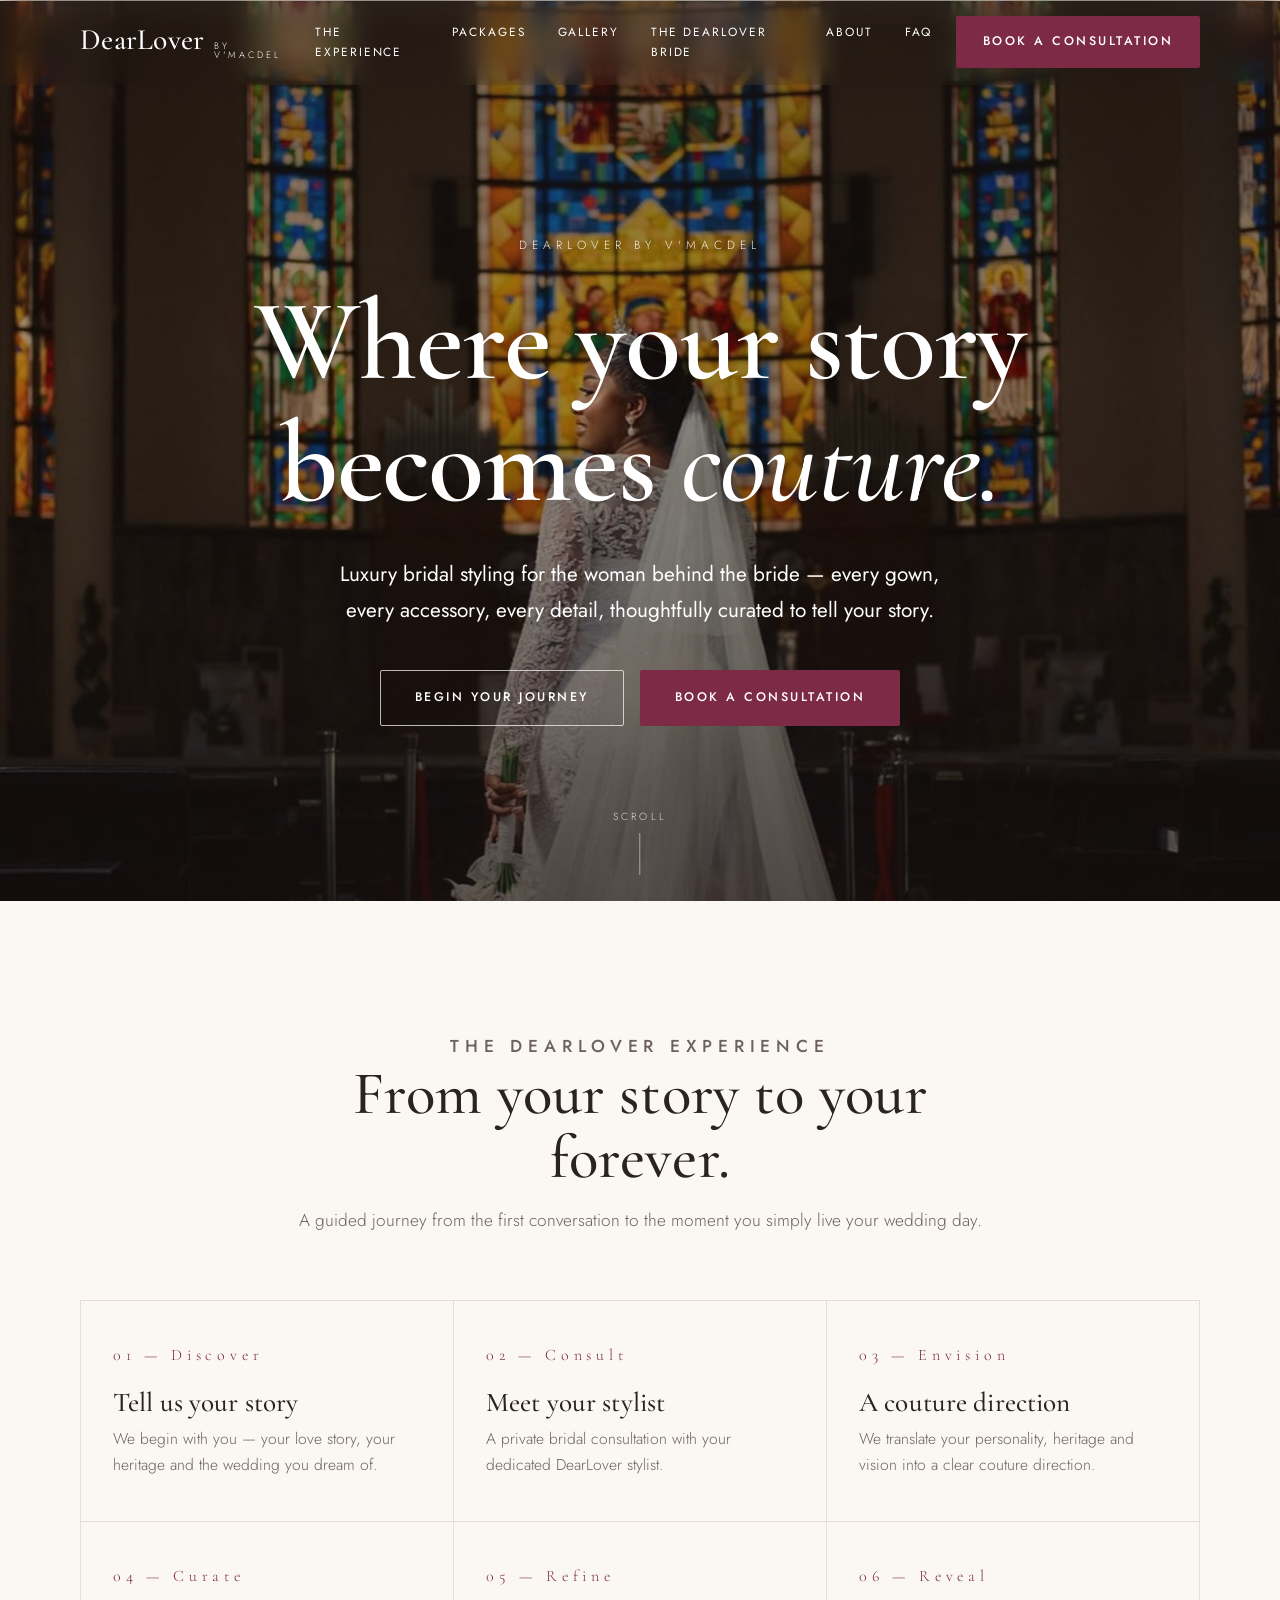
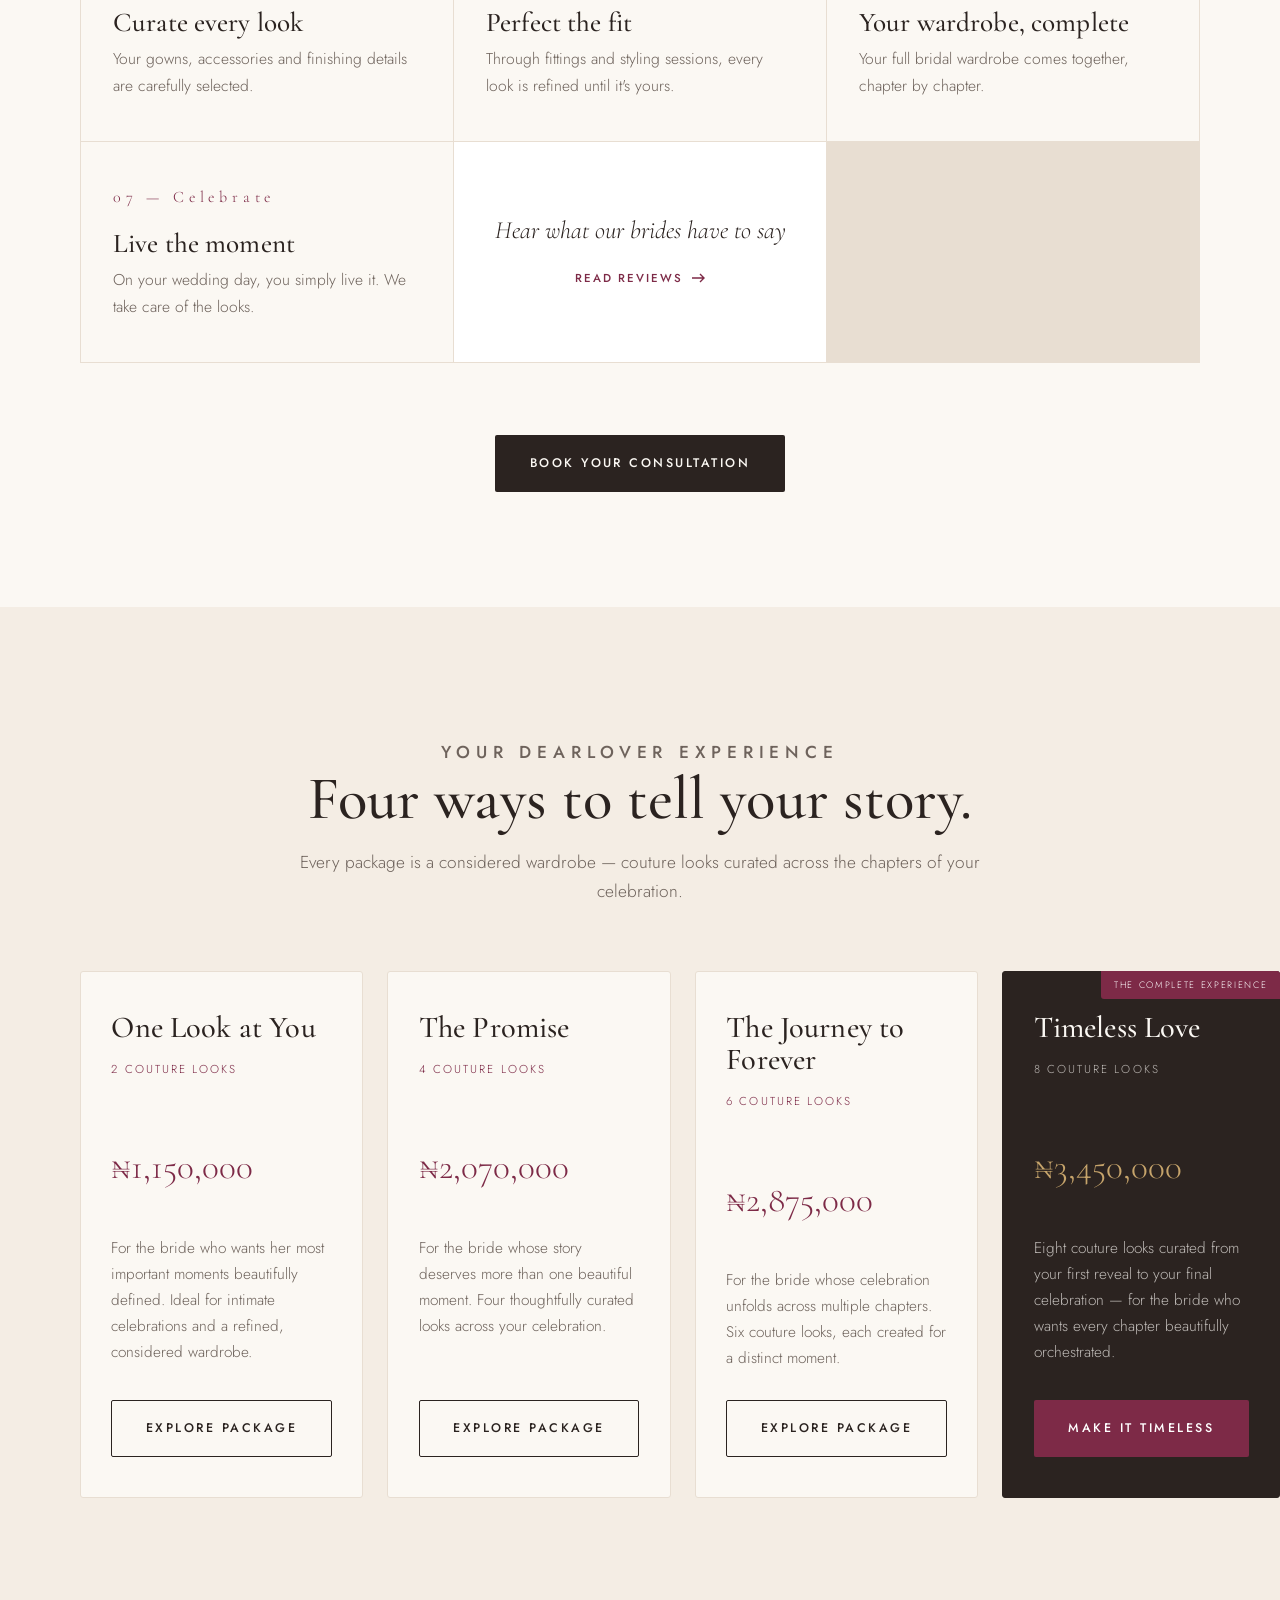
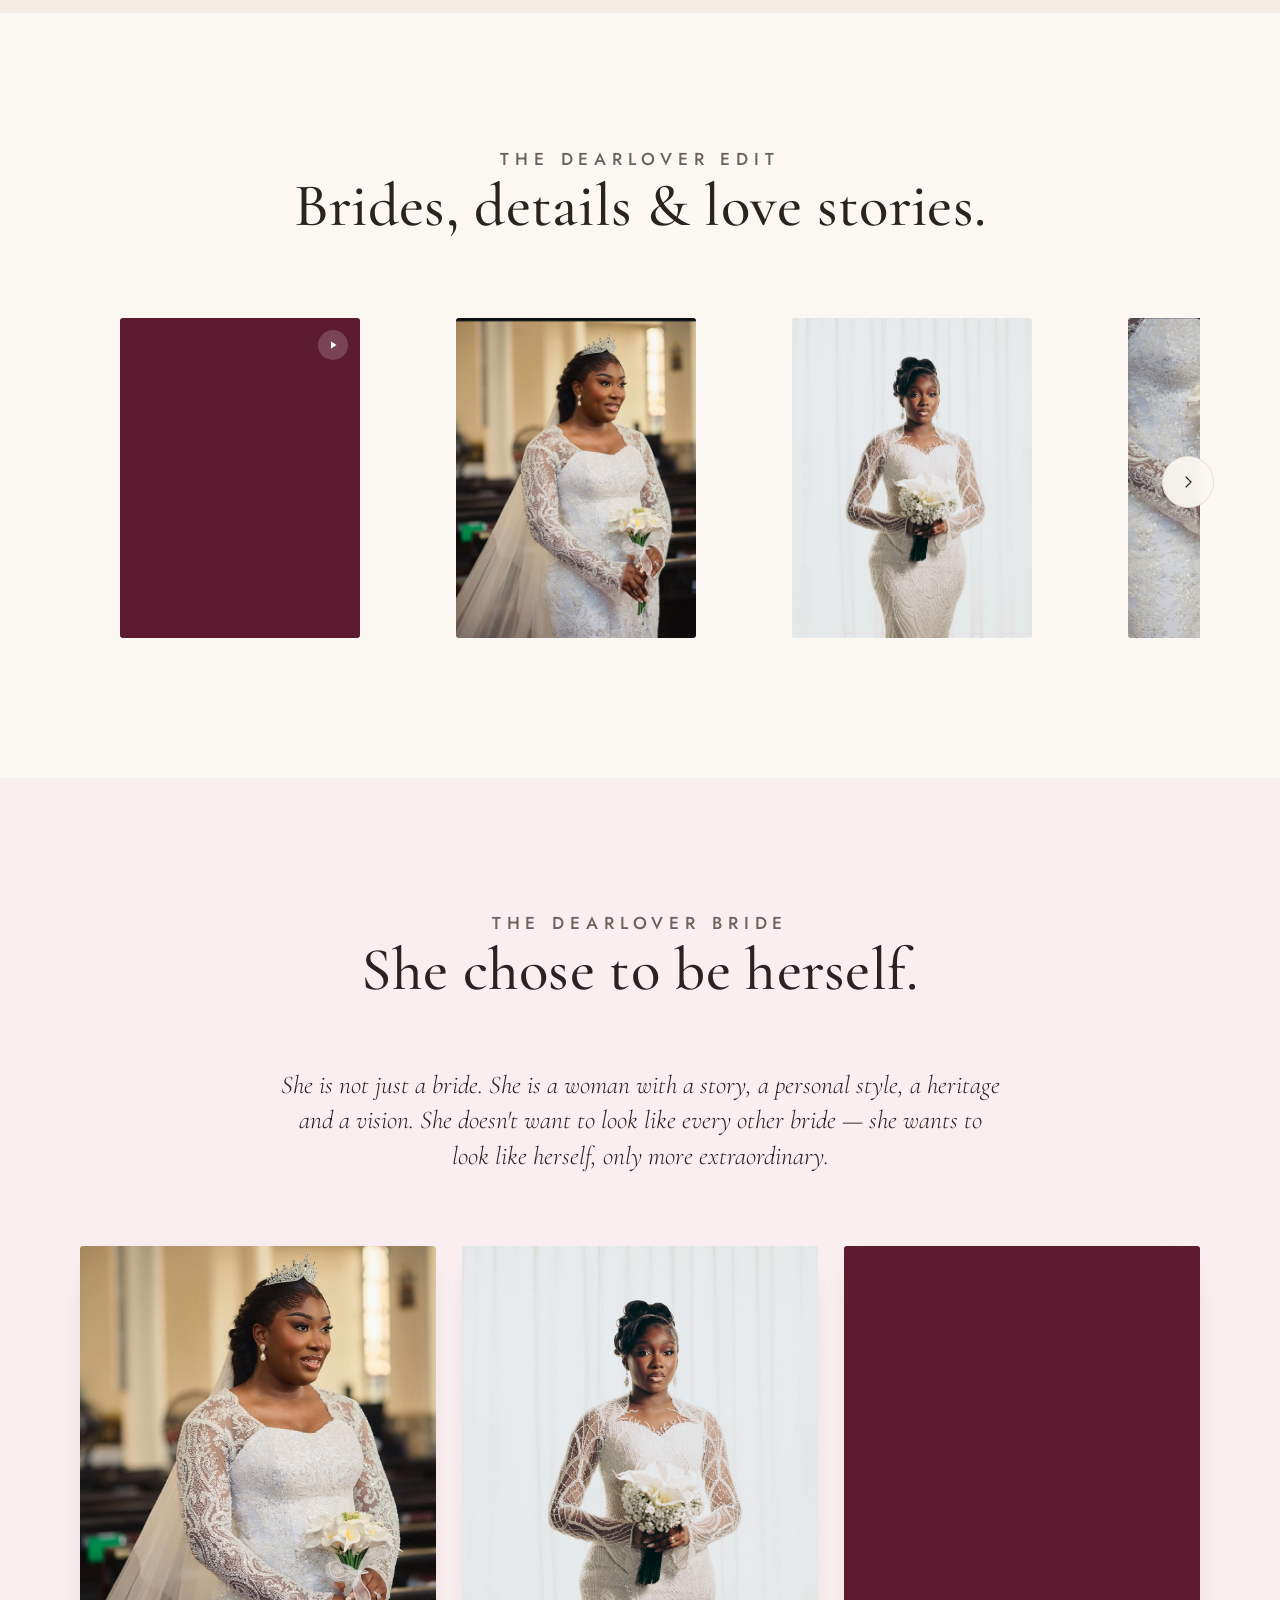
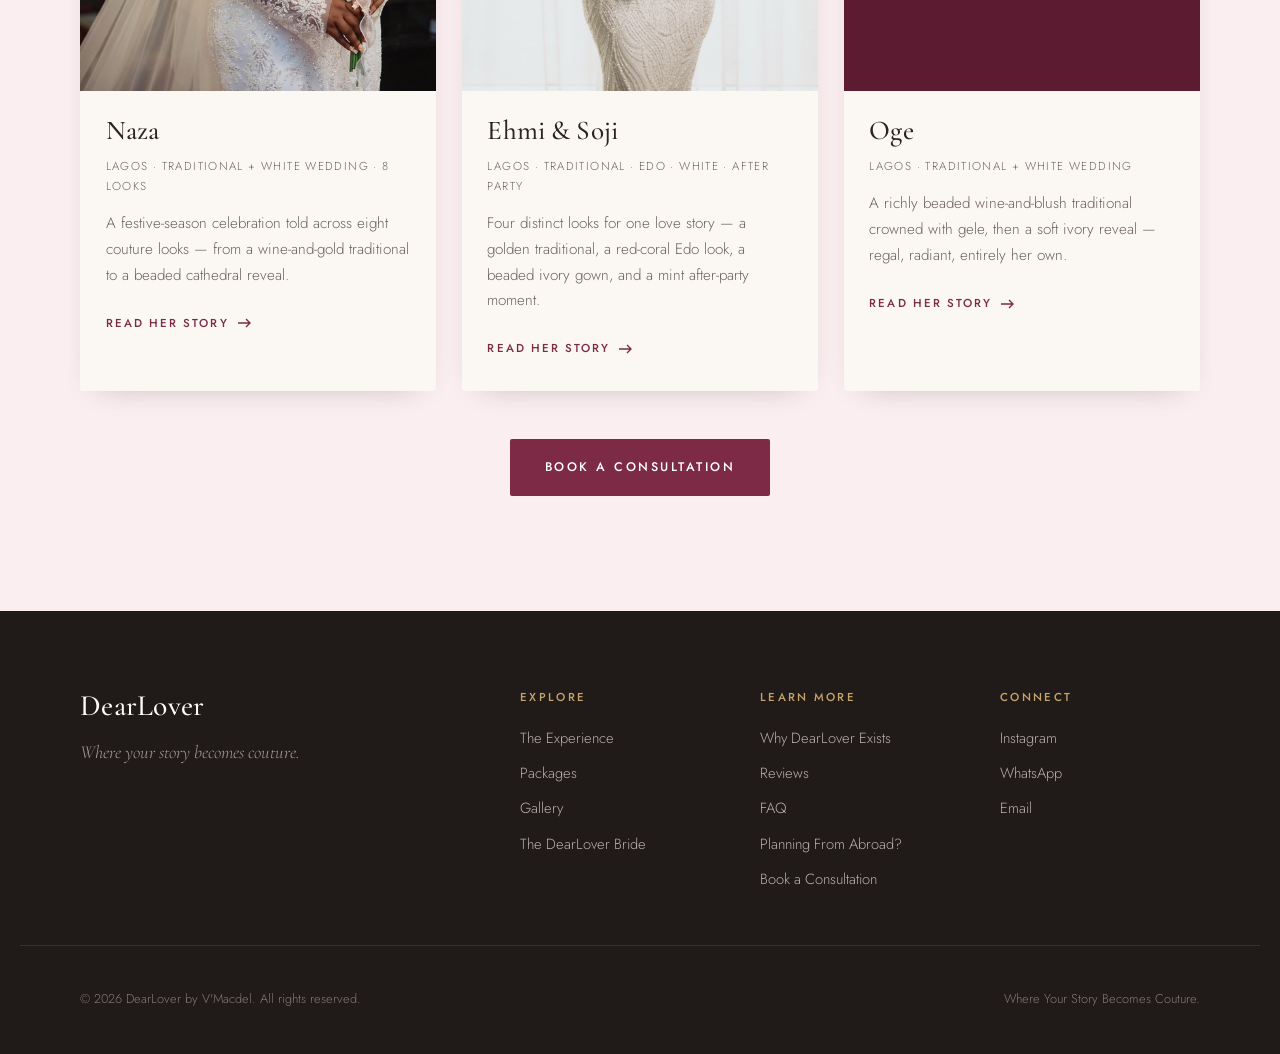
==== index.html @ 428b690c "initial commit" ====
<!DOCTYPE html>
<html lang="en">
<head>
  <meta charset="UTF-8" />
  <meta name="viewport" content="width=device-width, initial-scale=1.0" />
  <title>Luxury Bridal Stylist in Lagos | DearLover by V'Macdel</title>
  <meta name="description" content="Luxury bridal styling in Lagos, Nigeria for local and diaspora homecoming brides. Couture wedding wardrobes, curated across every ceremony." />
  <meta name="robots" content="index, follow" />
  <meta name="theme-color" content="#7D2A47" />
  <link rel="canonical" href="https://dearlover.co/" />

  <!-- Open Graph -->
  <meta property="og:type" content="website" />
  <meta property="og:site_name" content="DearLover by V'Macdel" />
  <meta property="og:locale" content="en_NG" />
  <meta property="og:title" content="Luxury Bridal Stylist in Lagos | DearLover by V'Macdel" />
  <meta property="og:description" content="Luxury bridal styling in Lagos, Nigeria for local and diaspora homecoming brides. Couture wedding wardrobes curated across every ceremony." />
  <meta property="og:url" content="https://dearlover.co/" />
  <meta property="og:image" content="https://dearlover.co/assets/media/augusta-5.jpg" />
  <meta property="og:image:width" content="1200" />
  <meta property="og:image:height" content="1500" />
  <meta property="og:image:alt" content="A DearLover bride at the cathedral" />

  <!-- Twitter -->
  <meta name="twitter:card" content="summary_large_image" />
  <meta name="twitter:title" content="Luxury Bridal Stylist in Lagos | DearLover by V'Macdel" />
  <meta name="twitter:description" content="Luxury bridal styling in Lagos, Nigeria for local and diaspora homecoming brides. Couture wedding wardrobes curated across every ceremony." />
  <meta name="twitter:image" content="https://dearlover.co/assets/media/augusta-5.jpg" />

  <link rel="preconnect" href="https://fonts.googleapis.com" />
  <link rel="preconnect" href="https://fonts.gstatic.com" crossorigin />
  <link href="https://fonts.googleapis.com/css2?family=Cormorant+Garamond:ital,wght@0,400;0,500;0,600;1,400;1,500;1,600&family=Jost:wght@300;400;500&display=swap" rel="stylesheet" />
  <link rel="stylesheet" href="styles.css" />
  <link rel="icon" href="data:image/svg+xml,<svg xmlns='http://www.w3.org/2000/svg' viewBox='0 0 100 100'><text y='.9em' font-size='90'>🤍</text></svg>" />

  <!-- Structured data: Organization -->
  <script type="application/ld+json">
  {
    "@context": "https://schema.org",
    "@type": "ProfessionalService",
    "@id": "https://dearlover.co/#organization",
    "name": "DearLover by V'Macdel",
    "alternateName": "DearLover",
    "description": "Luxury bridal styling house creating personal, couture wedding wardrobes for brides in Lagos, Nigeria and diaspora homecoming brides from the UK and Canada.",
    "url": "https://dearlover.co/",
    "image": "https://dearlover.co/assets/media/augusta-5.jpg",
    "priceRange": "₦₦₦",
    "address": { "@type": "PostalAddress", "addressLocality": "Lagos", "addressCountry": "NG" },
    "areaServed": [
      { "@type": "Country", "name": "Nigeria" },
      { "@type": "Country", "name": "United Kingdom" },
      { "@type": "Country", "name": "Canada" }
    ],
    "sameAs": ["https://www.instagram.com/dearlover_styling/"],
    "founder": { "@type": "Person", "name": "Valerie Adio" }
  }
  </script>

  <!-- Structured data: Services / Packages -->
  <script type="application/ld+json">
  {
    "@context": "https://schema.org",
    "@type": "Service",
    "serviceType": "Bridal Styling",
    "provider": { "@id": "https://dearlover.co/#organization" },
    "areaServed": ["Nigeria", "United Kingdom", "Canada"],
    "hasOfferCatalog": {
      "@type": "OfferCatalog",
      "name": "DearLover Styling Packages",
      "itemListElement": [
        { "@type": "Offer", "name": "One Look at You", "description": "2 couture looks", "price": "1150000", "priceCurrency": "NGN" },
        { "@type": "Offer", "name": "The Promise", "description": "4 couture looks", "price": "2070000", "priceCurrency": "NGN" },
        { "@type": "Offer", "name": "The Journey to Forever", "description": "6 couture looks", "price": "2875000", "priceCurrency": "NGN" },
        { "@type": "Offer", "name": "Timeless Love", "description": "8 couture looks", "price": "3450000", "priceCurrency": "NGN" }
      ]
    }
  }
  </script>
</head>
<body>

  <!-- Header -->
  <header class="site-header on-hero" id="top">
    <div class="container header-inner">
      <a href="#top" class="brand">
        <span class="brand-name">DearLover</span>
        <span class="brand-sub">by V'Macdel</span>
      </a>
      <nav class="main-nav" aria-label="Primary">
        <a href="#experience">The Experience</a>
        <a href="#packages">Packages</a>
        <a href="#gallery">Gallery</a>
        <a href="#brides">The DearLover Bride</a>
        <a href="about.html">About</a>
        <a href="faq.html">FAQ</a>
      </nav>
      <div class="header-actions">
        <a href="consultation.html" class="btn btn-wine">Book a Consultation</a>
        <button class="nav-toggle" aria-label="Open menu" aria-expanded="false"><span></span><span></span><span></span></button>
      </div>
    </div>
  </header>

  <!-- Hero (background alternates: film ⇄ Naza 5) -->
  <section class="hero">
    <div class="hero-bg">
      <video class="hero-layer hero-video is-active" autoplay muted loop playsinline poster="assets/media/augusta-5.jpg" src="assets/media/clip-1.mp4"></video>
      <img class="hero-layer hero-photo" src="assets/media/augusta-5.jpg" alt="A DearLover bride at the cathedral" fetchpriority="high" />
    </div>
    <div class="hero-inner">
      <p class="hero-kicker">DearLover by V'Macdel</p>
      <h1>Where your story<br>becomes <em>couture.</em></h1>
      <p class="hero-lead">Luxury bridal styling for the woman behind the bride — every gown, every accessory, every detail, thoughtfully curated to tell your story.</p>
      <div class="hero-cta">
        <a href="#experience" class="btn btn-outline-light">Begin Your Journey</a>
        <a href="consultation.html" class="btn btn-wine">Book a Consultation</a>
      </div>
    </div>
    <a href="#experience" class="scroll-cue">Scroll</a>
  </section>

  <!-- The Experience -->
  <section class="experience" id="experience">
    <div class="container">
      <div class="section-head center">
        <p class="eyebrow">The DearLover Experience</p>
        <h2>From your story to your forever.</h2>
        <p>A guided journey from the first conversation to the moment you simply live your wedding day.</p>
      </div>
      <div class="timeline">
        <article class="tl-step"><span class="tl-num">01 — Discover</span><h3>Tell us your story</h3><p>We begin with you — your love story, your heritage and the wedding you dream of.</p></article>
        <article class="tl-step"><span class="tl-num">02 — Consult</span><h3>Meet your stylist</h3><p>A private bridal consultation with your dedicated DearLover stylist.</p></article>
        <article class="tl-step"><span class="tl-num">03 — Envision</span><h3>A couture direction</h3><p>We translate your personality, heritage and vision into a clear couture direction.</p></article>
        <article class="tl-step"><span class="tl-num">04 — Curate</span><h3>Curate every look</h3><p>Your gowns, accessories and finishing details are carefully selected.</p></article>
        <article class="tl-step"><span class="tl-num">05 — Refine</span><h3>Perfect the fit</h3><p>Through fittings and styling sessions, every look is refined until it's yours.</p></article>
        <article class="tl-step"><span class="tl-num">06 — Reveal</span><h3>Your wardrobe, complete</h3><p>Your full bridal wardrobe comes together, chapter by chapter.</p></article>
        <article class="tl-step"><span class="tl-num">07 — Celebrate</span><h3>Live the moment</h3><p>On your wedding day, you simply live it. We take care of the looks.</p></article>
        <a class="tl-step tl-review" href="reviews.html" style="background:#fff;display:grid;place-items:center;text-align:center">
          <div>
            <p style="font-family:var(--serif);font-style:italic;font-size:1.55rem;line-height:1.3;margin:0 0 1rem;color:var(--espresso)">Hear what our brides have to say</p>
            <span class="tl-arrow" style="display:inline-flex;align-items:center;gap:.5rem;font-size:.72rem;letter-spacing:.18em;text-transform:uppercase;color:var(--wine);font-weight:500">Read reviews <svg width="14" height="10" viewBox="0 0 14 10" fill="none" stroke="currentColor" stroke-width="1.4"><path d="M1 5h12M9 1l4 4-4 4"/></svg></span>
          </div>
        </a>
      </div>
      <div class="experience-outro"><a href="consultation.html" class="btn btn-dark">Book Your Consultation</a></div>
    </div>
  </section>

  <!-- Packages -->
  <section class="packages" id="packages">
    <div class="container">
      <div class="section-head center">
        <p class="eyebrow">Your DearLover Experience</p>
        <h2>Four ways to tell your story.</h2>
        <p>Every package is a considered wardrobe — couture looks curated across the chapters of your celebration.</p>
      </div>
      <div class="package-grid">
        <article class="pkg">
          <h3 class="pkg-name">One Look at You</h3>
          <p class="pkg-looks">2 Couture Looks</p>
          <p class="pkg-price">₦1,150,000</p>
          <p class="pkg-desc">For the bride who wants her most important moments beautifully defined. Ideal for intimate celebrations and a refined, considered wardrobe.</p>
          <a href="consultation.html" class="btn btn-outline">Explore Package</a>
        </article>
        <article class="pkg">
          <h3 class="pkg-name">The Promise</h3>
          <p class="pkg-looks">4 Couture Looks</p>
          <p class="pkg-price">₦2,070,000</p>
          <p class="pkg-desc">For the bride whose story deserves more than one beautiful moment. Four thoughtfully curated looks across your celebration.</p>
          <a href="consultation.html" class="btn btn-outline">Explore Package</a>
        </article>
        <article class="pkg">
          <h3 class="pkg-name">The Journey to Forever</h3>
          <p class="pkg-looks">6 Couture Looks</p>
          <p class="pkg-price">₦2,875,000</p>
          <p class="pkg-desc">For the bride whose celebration unfolds across multiple chapters. Six couture looks, each created for a distinct moment.</p>
          <a href="consultation.html" class="btn btn-outline">Explore Package</a>
        </article>
        <article class="pkg featured">
          <span class="pkg-flag">The Complete Experience</span>
          <h3 class="pkg-name">Timeless Love</h3>
          <p class="pkg-looks">8 Couture Looks</p>
          <p class="pkg-price">₦3,450,000</p>
          <p class="pkg-desc">Eight couture looks curated from your first reveal to your final celebration — for the bride who wants every chapter beautifully orchestrated.</p>
          <a href="consultation.html" class="btn btn-wine">Make It Timeless</a>
        </article>
      </div>
    </div>
  </section>

  <!-- Gallery (one-line slider) -->
  <section class="gallery" id="gallery">
    <div class="container">
      <div class="section-head center">
        <p class="eyebrow">The DearLover Edit</p>
        <h2>Brides, details &amp; love stories.</h2>
      </div>
      <div class="slider">
        <button class="slider-nav prev" aria-label="Previous"><svg viewBox="0 0 24 24" fill="none" stroke="currentColor" stroke-width="1.6"><path d="M15 5l-7 7 7 7"/></svg></button>
        <div class="slider-track" id="sliderTrack"><!-- injected by script.js --></div>
        <button class="slider-nav next" aria-label="Next"><svg viewBox="0 0 24 24" fill="none" stroke="currentColor" stroke-width="1.6"><path d="M9 5l7 7-7 7"/></svg></button>
      </div>
    </div>
  </section>

  <!-- She chose to be herself -->
  <section class="brides" id="brides">
    <div class="container">
      <div class="section-head center">
        <p class="eyebrow">The DearLover Bride</p>
        <h2>She chose to be herself.</h2>
      </div>
      <div class="brides-intro">
        <p>She is not just a bride. She is a woman with a story, a personal style, a heritage and a vision. She doesn't want to look like every other bride — she wants to look like herself, only more extraordinary.</p>
      </div>
      <div class="bride-grid">
        <a href="bride-naza.html" class="bride-card">
          <div class="bride-media">
            <img src="assets/media/augusta-4.jpg" alt="Naza in a beaded lace gown and tiara" loading="lazy" />
          </div>
          <div class="bride-body">
            <h3 class="bride-name">Naza</h3>
            <p class="bride-meta">Lagos · Traditional + White Wedding · 8 Looks</p>
            <p class="bride-excerpt">A festive-season celebration told across eight couture looks — from a wine-and-gold traditional to a beaded cathedral reveal.</p>
            <span class="bride-link">Read her story <svg width="14" height="10" viewBox="0 0 14 10" fill="none" stroke="currentColor" stroke-width="1.4"><path d="M1 5h12M9 1l4 4-4 4"/></svg></span>
          </div>
        </a>
        <a href="bride-ehmi-soji.html" class="bride-card">
          <div class="bride-media">
            <img src="assets/media/es-white-16.jpg" alt="Ehmi in a beaded ivory wedding gown" loading="lazy" />
          </div>
          <div class="bride-body">
            <h3 class="bride-name">Ehmi &amp; Soji</h3>
            <p class="bride-meta">Lagos · Traditional · Edo · White · After Party</p>
            <p class="bride-excerpt">Four distinct looks for one love story — a golden traditional, a red-coral Edo look, a beaded ivory gown, and a mint after-party moment.</p>
            <span class="bride-link">Read her story <svg width="14" height="10" viewBox="0 0 14 10" fill="none" stroke="currentColor" stroke-width="1.4"><path d="M1 5h12M9 1l4 4-4 4"/></svg></span>
          </div>
        </a>
        <a href="bride-oge.html" class="bride-card">
          <div class="bride-media">
            <video src="assets/media/clip-7.mp4#t=1.2" muted loop playsinline preload="metadata"></video>
          </div>
          <div class="bride-body">
            <h3 class="bride-name">Oge</h3>
            <p class="bride-meta">Lagos · Traditional + White Wedding</p>
            <p class="bride-excerpt">A richly beaded wine-and-blush traditional crowned with gele, then a soft ivory reveal — regal, radiant, entirely her own.</p>
            <span class="bride-link">Read her story <svg width="14" height="10" viewBox="0 0 14 10" fill="none" stroke="currentColor" stroke-width="1.4"><path d="M1 5h12M9 1l4 4-4 4"/></svg></span>
          </div>
        </a>
      </div>
      <div class="center" style="margin-top:3rem"><a href="consultation.html" class="btn btn-wine">Book a Consultation</a></div>
    </div>
  </section>

  <!-- Footer -->
  <footer class="site-footer">
    <div class="container footer-grid">
      <div class="footer-brand"><span class="brand"><span class="brand-name">DearLover</span></span><p>Where your story becomes couture.</p></div>
      <div class="footer-col"><h4>Explore</h4><a href="#experience">The Experience</a><a href="#packages">Packages</a><a href="#gallery">Gallery</a><a href="#brides">The DearLover Bride</a></div>
      <div class="footer-col"><h4>Learn More</h4><a href="about.html">Why DearLover Exists</a><a href="reviews.html">Reviews</a><a href="faq.html">FAQ</a><a href="homecoming.html">Planning From Abroad?</a><a href="consultation.html">Book a Consultation</a></div>
      <div class="footer-col"><h4>Connect</h4><a href="https://www.instagram.com/dearlover_styling/" target="_blank" rel="noopener">Instagram</a><a href="https://wa.me/2347065012217" target="_blank" rel="noopener">WhatsApp</a><a href="mailto:valeriemhilla@gmail.com">Email</a></div>
    </div>
    <div class="container footer-bottom"><p>© 2026 DearLover by V'Macdel. All rights reserved.</p><p>Where Your Story Becomes Couture.</p></div>
  </footer>

  <div class="mobile-cta"><a href="consultation.html" class="btn btn-wine">Book Your Consultation</a></div>
  <script src="script.js"></script>
</body>
</html>
---- styles.css ----
/* ============================================================
   DearLover by V'Macdel — luxury bridal styling house
   Palette taken from client's brand mockup: deep wine + blush + ivory
   ============================================================ */

:root {
  --ivory:      #FBF8F3;
  --cream:      #F4EDE4;
  --blush:      #FBEEF0;   /* soft pink section background */
  --blush-deep: #F6E1E4;
  --wine:       #7D2A47;   /* brand accent (CTA / mockup button) */
  --wine-deep:  #5C1B31;
  --wine-soft:  #9C4361;
  --champagne:  #C6A46B;   /* muted gold, sparing */
  --espresso:   #2B2320;   /* near-black text */
  --ink-soft:   #6E635C;
  --line:       #E8DED2;
  --line-blush: #EBD6DA;
  --white:      #FFFFFF;

  --serif: 'Cormorant Garamond', Georgia, 'Times New Roman', serif;
  --sans:  'Jost', -apple-system, BlinkMacSystemFont, 'Segoe UI', sans-serif;

  --wrap: 1240px;
  --radius: 3px;
  --shadow: 0 24px 60px -30px rgba(43, 35, 32, 0.45);
  --ease: cubic-bezier(0.22, 1, 0.36, 1);
}

*, *::before, *::after { box-sizing: border-box; }
html { scroll-behavior: smooth; }
body {
  margin: 0;
  font-family: var(--sans);
  font-weight: 300;
  color: var(--espresso);
  background: var(--ivory);
  line-height: 1.7;
  -webkit-font-smoothing: antialiased;
}
img, video { max-width: 100%; display: block; }
a { color: inherit; text-decoration: none; }

h1, h2, h3, h4 {
  font-family: var(--serif);
  font-weight: 500;
  line-height: 1.06;
  margin: 0;
  letter-spacing: 0.005em;
}

.container { width: 100%; max-width: var(--wrap); margin: 0 auto; padding: 0 clamp(20px, 5vw, 60px); }

.eyebrow {
  font-family: var(--sans);
  text-transform: uppercase;
  letter-spacing: 0.34em;
  font-size: 0.7rem;
  font-weight: 500;
  color: var(--wine);
  margin: 0 0 1.2rem;
}
.eyebrow.light { color: var(--champagne); }
.center { text-align: center; }

.section-head { margin-bottom: clamp(2.5rem, 5vw, 4.5rem); }
.section-head.center { text-align: center; max-width: 720px; margin-left: auto; margin-right: auto; }
.section-head h2 { font-size: clamp(2.2rem, 5vw, 3.8rem); }
.section-head p { color: var(--ink-soft); font-size: 1.08rem; margin: 1rem 0 0; }

/* ---------- Buttons ---------- */
.btn {
  display: inline-flex; align-items: center; justify-content: center; gap: .5rem;
  font-family: var(--sans); font-weight: 500; font-size: 0.78rem;
  letter-spacing: 0.2em; text-transform: uppercase;
  padding: 1.05rem 2.1rem; border: 1px solid transparent; border-radius: 2px;
  cursor: pointer; transition: all .4s var(--ease); white-space: nowrap; text-align: center;
}
.btn-wine { background: var(--wine); color: #fff; }
.btn-wine:hover { background: var(--wine-deep); transform: translateY(-2px); }
.btn-dark { background: var(--espresso); color: var(--ivory); }
.btn-dark:hover { background: var(--wine); transform: translateY(-2px); }
.btn-outline { background: transparent; border-color: currentColor; color: var(--espresso); }
.btn-outline:hover { background: var(--espresso); color: var(--ivory); border-color: var(--espresso); }
.btn-outline-light { background: transparent; border-color: rgba(255,255,255,.7); color: #fff; }
.btn-outline-light:hover { background: #fff; color: var(--espresso); }
.btn-light { background: var(--ivory); color: var(--espresso); }
.btn-light:hover { background: var(--champagne); color: #fff; }
.btn-block { width: 100%; }

/* ---------- Header ---------- */
.site-header {
  position: sticky; top: 0; z-index: 100;
  background: rgba(251, 248, 243, 0.86); backdrop-filter: blur(14px);
  border-bottom: 1px solid var(--line);
}
.site-header.on-hero { background: transparent; border-color: transparent; }
.site-header.on-hero .brand-name, .site-header.on-hero .brand-sub,
.site-header.on-hero .main-nav a { color: #fff; }
.site-header.on-hero .nav-toggle span { background: #fff; }
.header-inner { display: flex; align-items: center; justify-content: space-between; height: 84px; gap: 1.5rem; }

.brand { display: flex; align-items: baseline; gap: .6rem; line-height: 1; }
.brand-name { font-family: var(--serif); font-size: 1.85rem; font-weight: 500; letter-spacing: .01em; }
.brand-sub { font-family: var(--sans); font-size: .58rem; letter-spacing: .32em; text-transform: uppercase; color: var(--ink-soft); }

.main-nav { display: flex; gap: 2rem; margin-left: auto; }
.main-nav a { font-size: .74rem; letter-spacing: .16em; text-transform: uppercase; font-weight: 400; position: relative; padding: .4rem 0; }
.main-nav a::after { content: ''; position: absolute; left: 0; bottom: 0; width: 0; height: 1px; background: currentColor; transition: width .35s var(--ease); }
.main-nav a:hover::after { width: 100%; }

.header-actions { display: flex; align-items: center; gap: 1rem; }
.header-actions .btn { padding: .9rem 1.6rem; }

.nav-toggle { display: none; flex-direction: column; gap: 5px; background: none; border: none; cursor: pointer; padding: 6px; }
.nav-toggle span { width: 26px; height: 2px; background: var(--espresso); transition: .3s var(--ease); }
.nav-toggle.open span:nth-child(1) { transform: translateY(7px) rotate(45deg); }
.nav-toggle.open span:nth-child(2) { opacity: 0; }
.nav-toggle.open span:nth-child(3) { transform: translateY(-7px) rotate(-45deg); }

/* ---------- Hero ---------- */
.hero { position: relative; min-height: 100vh; display: flex; align-items: center; justify-content: center; text-align: center; margin-top: -84px; overflow: hidden; }
.hero-bg { position: absolute; inset: 0; background: var(--wine-deep); }
.hero-layer { position: absolute; inset: 0; width: 100%; height: 100%; object-fit: cover; object-position: center 30%; opacity: 0; transition: opacity 1.4s var(--ease); }
.hero-layer.is-active { opacity: 1; }
.hero::after { content: ''; position: absolute; inset: 0; background: linear-gradient(180deg, rgba(24,16,15,.62) 0%, rgba(24,16,15,.38) 40%, rgba(24,16,15,.68) 100%); }
.hero-inner { position: relative; z-index: 2; color: #fff; padding: 8rem 1.5rem 5rem; max-width: 1040px; }
.hero-kicker { text-transform: uppercase; letter-spacing: .42em; font-size: .74rem; margin-bottom: 1.6rem; color: rgba(255,255,255,.88); }
.hero h1 { font-size: clamp(3.2rem, 9vw, 7.2rem); font-weight: 600; letter-spacing: -0.01em; text-shadow: 0 2px 40px rgba(0,0,0,.35); }
.hero h1 em { font-style: italic; font-weight: 500; }
.hero-lead { font-size: 1.3rem; font-weight: 400; margin: 2rem auto 0; max-width: 640px; color: #fff; }
.hero-lead strong { display: inline; font-weight: 400; }
.hero-detail { font-family: var(--serif); font-style: italic; font-size: 1.5rem; margin: 1.4rem 0 0; color: rgba(255,255,255,.95); }
.hero-cta { display: flex; gap: 1rem; justify-content: center; flex-wrap: wrap; margin-top: 2.6rem; }
.scroll-cue { position: absolute; bottom: 26px; left: 50%; transform: translateX(-50%); z-index: 2; color: rgba(255,255,255,.8); font-size: .64rem; letter-spacing: .3em; text-transform: uppercase; display: flex; flex-direction: column; align-items: center; gap: .5rem; }
.scroll-cue::after { content: ''; width: 1px; height: 42px; background: rgba(255,255,255,.5); animation: cue 2.4s var(--ease) infinite; }
@keyframes cue { 0%,100%{ transform: scaleY(.4); opacity:.4; transform-origin: top;} 50%{ transform: scaleY(1); opacity:1;} }

/* ---------- Emotional intro ---------- */
.intro { background: var(--blush); text-align: center; padding: clamp(5rem, 10vw, 9rem) 0; }
.intro h2 { font-size: clamp(2rem, 5vw, 3.4rem); margin-bottom: 2.5rem; }
.intro-lines { display: grid; gap: 1rem; max-width: 760px; margin: 0 auto; }
.intro-lines p { font-family: var(--serif); font-style: italic; font-size: clamp(1.25rem, 3vw, 1.7rem); color: var(--wine); margin: 0; line-height: 1.35; }
.intro-body { max-width: 620px; margin: 3rem auto 2.4rem; color: var(--ink-soft); font-size: 1.08rem; }
.intro-body strong { color: var(--espresso); font-weight: 400; }

/* ---------- The Experience (timeline) ---------- */
.experience { padding: clamp(5rem, 9vw, 8rem) 0; }
.timeline { display: grid; grid-template-columns: repeat(3, 1fr); gap: 1px; background: var(--line); border: 1px solid var(--line); }
.tl-step { background: var(--ivory); padding: 2.6rem 2rem; transition: background .4s var(--ease); }
.tl-step:hover { background: var(--blush); }
.tl-num { font-family: var(--serif); font-size: 1rem; letter-spacing: .3em; color: var(--wine); display: block; margin-bottom: 1.2rem; }
.tl-step h3 { font-size: 1.7rem; margin-bottom: .5rem; }
.tl-step p { color: var(--ink-soft); font-size: .98rem; margin: 0; }
.experience-outro { text-align: center; margin-top: clamp(3rem, 6vw, 4.5rem); }
.experience-outro p { font-family: var(--serif); font-style: italic; font-size: clamp(1.6rem, 4vw, 2.6rem); color: var(--espresso); margin: 0 0 2rem; }

/* ---------- Packages ---------- */
.packages { padding: clamp(5rem, 9vw, 8rem) 0; background: var(--cream); }
.package-grid { display: grid; grid-template-columns: repeat(4, 1fr); gap: 1.5rem; }
.pkg {
  background: var(--ivory); border: 1px solid var(--line); border-radius: var(--radius);
  padding: 2.5rem 1.9rem; display: flex; flex-direction: column; position: relative;
  transition: transform .4s var(--ease), box-shadow .4s var(--ease), border-color .4s var(--ease);
}
.pkg:hover { transform: translateY(-8px); box-shadow: var(--shadow); border-color: var(--wine-soft); }
.pkg.featured { background: var(--espresso); color: var(--ivory); border-color: var(--espresso); }
.pkg.featured .pkg-looks, .pkg.featured .pkg-desc { color: rgba(251,248,243,.7); }
.pkg.featured .pkg-price { color: var(--champagne); }
.pkg-flag { position: absolute; top: -1px; right: -1px; background: var(--wine); color: #fff; font-size: .58rem; letter-spacing: .18em; text-transform: uppercase; padding: .4rem .8rem; border-radius: 0 var(--radius) 0 var(--radius); }
.pkg-name { font-family: var(--serif); font-size: 1.9rem; margin-bottom: .3rem; }
.pkg-looks { font-size: .72rem; letter-spacing: .18em; text-transform: uppercase; color: var(--wine); margin-bottom: 1.4rem; }
.pkg-price { font-family: var(--serif); font-size: 2.2rem; color: var(--wine); margin-bottom: 1.4rem; }
.pkg-desc { color: var(--ink-soft); font-size: .96rem; flex: 1; margin-bottom: 1.8rem; }
.pkg .btn { width: 100%; }

/* ---------- Gallery ---------- */
.gallery { padding: clamp(5rem, 9vw, 8rem) 0; }
.gallery-head { display: flex; justify-content: space-between; align-items: flex-end; gap: 2rem; flex-wrap: wrap; margin-bottom: 2.5rem; }
.filter-row { display: flex; gap: .5rem; flex-wrap: wrap; }
.chip { font-family: var(--sans); font-size: .68rem; letter-spacing: .16em; text-transform: uppercase; padding: .6rem 1.2rem; border: 1px solid var(--line); background: transparent; border-radius: 100px; cursor: pointer; transition: all .3s var(--ease); color: var(--ink-soft); }
.chip:hover { border-color: var(--wine); color: var(--wine); }
.chip.is-active { background: var(--wine); color: #fff; border-color: var(--wine); }

.gallery-grid { display: grid; grid-template-columns: repeat(4, 1fr); gap: 1rem; }
.g-item { position: relative; overflow: hidden; border-radius: var(--radius); aspect-ratio: 3 / 4; background: var(--wine-deep); cursor: pointer; }
.g-item video, .g-item img { width: 100%; height: 100%; object-fit: cover; transition: transform .8s var(--ease); }
.g-item:hover video, .g-item:hover img { transform: scale(1.05); }
.g-item::after { content: ''; position: absolute; inset: 0; background: linear-gradient(180deg, transparent 55%, rgba(28,18,22,.6) 100%); opacity: 0; transition: opacity .4s var(--ease); }
.g-item:hover::after { opacity: 1; }
.g-cap { position: absolute; left: 14px; bottom: 12px; z-index: 2; color: #fff; font-size: .64rem; letter-spacing: .16em; text-transform: uppercase; opacity: 0; transform: translateY(8px); transition: all .4s var(--ease); }
.g-item:hover .g-cap { opacity: 1; transform: none; }
.g-play { position: absolute; top: 12px; right: 12px; z-index: 2; width: 30px; height: 30px; border-radius: 100px; background: rgba(255,255,255,.18); backdrop-filter: blur(4px); display: grid; place-items: center; }
.g-play svg { width: 12px; height: 12px; fill: #fff; }
.gallery-note { text-align: center; margin-top: 2rem; color: var(--ink-soft); font-size: .9rem; font-style: italic; font-family: var(--serif); }

/* ---------- One-line gallery slider ---------- */
.slider { position: relative; }
.slider-track { display: flex; gap: 1rem; overflow-x: auto; scroll-snap-type: x mandatory; scroll-behavior: smooth; padding-bottom: .5rem; -webkit-overflow-scrolling: touch; scrollbar-width: none; }
.slider-track::-webkit-scrollbar { display: none; }
.slide { flex: 0 0 clamp(220px, 26vw, 320px); scroll-snap-align: start; }
.slide .g-item { aspect-ratio: 3 / 4; cursor: pointer; }
.slider-nav { position: absolute; top: 50%; transform: translateY(-50%); z-index: 3; width: 52px; height: 52px; border-radius: 100px; border: 1px solid var(--line); background: rgba(251,248,243,.92); backdrop-filter: blur(6px); cursor: pointer; display: grid; place-items: center; transition: all .3s var(--ease); color: var(--espresso); }
.slider-nav:hover { background: var(--wine); color: #fff; border-color: var(--wine); }
.slider-nav.prev { left: -14px; }
.slider-nav.next { right: -14px; }
.slider-nav svg { width: 18px; height: 18px; }
.slider-nav[disabled] { opacity: 0; pointer-events: none; }
@media (max-width: 720px) { .slider-nav { display: none; } }

/* ---------- DearLover Brides (case studies) ---------- */
.brides { padding: clamp(5rem, 9vw, 8rem) 0; background: var(--blush); }
.brides-intro { max-width: 720px; margin: 0 auto clamp(3rem,6vw,4.5rem); text-align: center; }
.brides-intro p { font-family: var(--serif); font-style: italic; font-size: clamp(1.2rem, 2.6vw, 1.6rem); color: var(--espresso); line-height: 1.4; }
.bride-grid { display: grid; grid-template-columns: repeat(3, 1fr); gap: 1.6rem; }
.bride-card { display: block; background: var(--ivory); border-radius: var(--radius); overflow: hidden; box-shadow: 0 10px 30px -20px rgba(43,35,32,.4); transition: transform .45s var(--ease), box-shadow .45s var(--ease); }
.bride-card:hover { transform: translateY(-8px); box-shadow: var(--shadow); }
.bride-media { position: relative; aspect-ratio: 4 / 5; overflow: hidden; background: var(--wine-deep); }
.bride-media video, .bride-media img { width: 100%; height: 100%; object-fit: cover; transition: transform .8s var(--ease); }
.bride-card:hover .bride-media video { transform: scale(1.05); }
.bride-tag { position: absolute; top: 14px; left: 14px; z-index: 2; background: rgba(251,248,243,.92); color: var(--wine); font-size: .6rem; letter-spacing: .16em; text-transform: uppercase; padding: .35rem .75rem; border-radius: 100px; }
.bride-body { padding: 1.6rem 1.6rem 1.9rem; }
.bride-name { font-family: var(--serif); font-size: 1.7rem; margin-bottom: .2rem; }
.bride-meta { font-size: .72rem; letter-spacing: .12em; text-transform: uppercase; color: var(--ink-soft); margin-bottom: .9rem; }
.bride-excerpt { color: var(--ink-soft); font-size: .95rem; margin: 0 0 1.2rem; }
.bride-link { font-size: .72rem; letter-spacing: .18em; text-transform: uppercase; color: var(--wine); font-weight: 500; display: inline-flex; gap: .5rem; align-items: center; }
.bride-card:hover .bride-link { gap: .9rem; }
.bride-card.soon { pointer-events: none; }
.bride-card.soon .bride-media { display: grid; place-items: center; background: var(--cream); aspect-ratio: 4 / 5; }
.bride-soon-label { font-family: var(--serif); font-style: italic; color: var(--wine-soft); font-size: 1.3rem; }

/* ---------- Final CTA ---------- */
.final-cta { position: relative; padding: clamp(6rem, 12vw, 10rem) 0; text-align: center; background: var(--espresso); color: #fff; overflow: hidden; }
.final-cta video { position: absolute; inset: 0; width: 100%; height: 100%; object-fit: cover; object-position: center 30%; opacity: .38; }
.final-cta::after { content: ''; position: absolute; inset: 0; background: radial-gradient(circle at center, rgba(43,27,49,.3), rgba(20,14,12,.75)); }
.final-cta .container { position: relative; z-index: 2; }
.final-cta h2 { font-size: clamp(2.2rem, 5.5vw, 4rem); font-weight: 400; }
.final-cta h2 em { font-style: italic; color: var(--champagne); }
.final-cta p { max-width: 520px; margin: 1.6rem auto 2.6rem; color: rgba(255,255,255,.82); font-size: 1.1rem; }
.final-cta .hero-cta { margin-top: 0; }

/* ---------- Footer ---------- */
.site-footer { background: #201A18; color: rgba(251,238,240,.72); padding: clamp(3.5rem, 7vw, 5rem) 0 2rem; }
.footer-grid { display: grid; grid-template-columns: 2fr 1fr 1fr 1fr; gap: 2.5rem; padding-bottom: 3rem; border-bottom: 1px solid rgba(255,255,255,.1); }
.footer-brand .brand-name { color: #fff; }
.footer-brand p { margin: 1rem 0 0; max-width: 30ch; font-family: var(--serif); font-style: italic; font-size: 1.15rem; color: rgba(251,238,240,.6); }
.footer-col h4 { font-family: var(--sans); font-size: .72rem; text-transform: uppercase; letter-spacing: .2em; color: var(--champagne); margin-bottom: 1.1rem; font-weight: 500; }
.footer-col a { display: block; color: rgba(251,238,240,.7); font-size: .92rem; padding: .32rem 0; transition: color .3s; }
.footer-col a:hover { color: #fff; }
.footer-bottom { display: flex; justify-content: space-between; align-items: center; gap: 1rem; flex-wrap: wrap; padding-top: 1.8rem; font-size: .8rem; color: rgba(251,238,240,.45); }

/* ---------- Sticky mobile CTA ---------- */
.mobile-cta { display: none; position: fixed; bottom: 0; left: 0; right: 0; z-index: 90; padding: .7rem 1rem calc(.7rem + env(safe-area-inset-bottom)); background: rgba(251,248,243,.95); backdrop-filter: blur(10px); border-top: 1px solid var(--line); }
.mobile-cta .btn { width: 100%; }

/* ---------- Reveal ---------- */
.reveal { opacity: 0; transform: translateY(30px); transition: opacity .9s var(--ease), transform .9s var(--ease); }
.reveal.in { opacity: 1; transform: none; }

/* ---------- Mobile drawer ---------- */
.mobile-nav { position: fixed; inset: 0; z-index: 200; background: var(--ivory); transform: translateX(100%); transition: transform .45s var(--ease); display: flex; flex-direction: column; padding: 1.6rem clamp(20px,5vw,56px) 2rem; gap: .4rem; overflow-y: auto; }
.mobile-nav.open { transform: none; }
.mobile-nav-head { display: flex; justify-content: space-between; align-items: center; margin-bottom: 1.5rem; }
.mobile-nav a { font-family: var(--serif); font-size: 1.8rem; padding: .55rem 0; border-bottom: 1px solid var(--line); }
.mobile-nav .btn { margin-top: 1.4rem; }
.mobile-close { background: none; border: none; font-size: 2rem; cursor: pointer; line-height: 1; color: var(--espresso); }

/* ============================================================
   Sub-page shell (about, faq, packages, consultation, brides)
   ============================================================ */
.page-hero { background: var(--espresso); color: #fff; padding: clamp(7rem, 12vw, 9rem) 0 clamp(3.5rem,7vw,5rem); text-align: center; }
.page-hero .eyebrow { color: var(--champagne); }
.page-hero h1 { font-size: clamp(2.4rem, 6vw, 4.2rem); font-weight: 400; }
.page-hero p { max-width: 620px; margin: 1.4rem auto 0; color: rgba(255,255,255,.8); font-size: 1.1rem; }
.page-section { padding: clamp(4rem, 8vw, 7rem) 0; }
.prose { max-width: 720px; margin: 0 auto; }
.prose p { color: var(--ink-soft); font-size: 1.1rem; margin: 0 0 1.4rem; }
.prose p.lead-serif { font-family: var(--serif); font-style: italic; font-size: clamp(1.5rem,3.4vw,2.2rem); color: var(--espresso); line-height: 1.35; }
.prose strong { color: var(--espresso); font-weight: 400; }
.back-link { display: inline-flex; gap: .5rem; align-items: center; font-size: .74rem; letter-spacing: .16em; text-transform: uppercase; color: var(--wine); margin-bottom: 2rem; }

/* FAQ accordion */
.faq-list { max-width: 820px; margin: 0 auto; }
.faq-item { border-bottom: 1px solid var(--line); }
.faq-q { width: 100%; text-align: left; background: none; border: none; cursor: pointer; padding: 1.5rem 0; font-family: var(--serif); font-size: clamp(1.2rem,2.5vw,1.6rem); color: var(--espresso); display: flex; justify-content: space-between; align-items: center; gap: 1rem; }
.faq-q .plus { color: var(--wine); font-family: var(--sans); font-weight: 300; transition: transform .35s var(--ease); flex: none; }
.faq-item.open .faq-q .plus { transform: rotate(45deg); }
.faq-a { max-height: 0; overflow: hidden; transition: max-height .4s var(--ease); }
.faq-a p { color: var(--ink-soft); margin: 0 0 1.5rem; padding-right: 2rem; }

/* Forms (consultation) */
.form-card { max-width: 760px; margin: 0 auto; background: var(--ivory); border: 1px solid var(--line); border-radius: var(--radius); padding: clamp(1.8rem, 4vw, 3rem); }
.form-grid { display: grid; grid-template-columns: 1fr 1fr; gap: 1.2rem; }
.field { display: flex; flex-direction: column; gap: .45rem; }
.field-full { grid-column: 1 / -1; }
.field label { font-size: .72rem; text-transform: uppercase; letter-spacing: .14em; color: var(--ink-soft); }
.field input, .field select, .field textarea { font-family: var(--sans); font-size: .98rem; padding: .85rem 1rem; border: 1px solid var(--line); border-radius: var(--radius); background: var(--white); color: var(--espresso); transition: border-color .3s; }
.field input:focus, .field select:focus, .field textarea:focus { outline: none; border-color: var(--wine); }
.radio-row { display: flex; gap: 1rem; flex-wrap: wrap; }
.radio-row label { display: flex; align-items: center; gap: .5rem; font-size: .95rem; text-transform: none; letter-spacing: normal; color: var(--espresso); cursor: pointer; padding: .8rem 1.2rem; border: 1px solid var(--line); border-radius: var(--radius); flex: 1; }
.radio-row input { accent-color: var(--wine); }
.form-note { grid-column: 1 / -1; margin: 0; font-size: .95rem; color: var(--wine); min-height: 1.2em; }

/* Package detail */
.pkg-detail { border-top: 1px solid var(--line); padding: clamp(3rem,6vw,4.5rem) 0; }
.pkg-detail:first-of-type { border-top: none; }
.incl-list { list-style: none; padding: 0; margin: 1.5rem 0 0; display: grid; grid-template-columns: 1fr 1fr; gap: .8rem; }
.incl-list li { position: relative; padding-left: 1.7rem; }
.incl-list li::before { content: '✦'; position: absolute; left: 0; color: var(--wine); }

/* ============================================================
   Responsive
   ============================================================ */
@media (max-width: 1080px) {
  .package-grid { grid-template-columns: 1fr 1fr; }
  .gallery-grid { grid-template-columns: repeat(3, 1fr); }
}
@media (max-width: 900px) {
  .main-nav, .header-actions .btn-wine { display: none; }
  .nav-toggle { display: flex; }
  .timeline { grid-template-columns: 1fr 1fr; }
  .bride-grid { grid-template-columns: 1fr 1fr; }
  .footer-grid { grid-template-columns: 1fr 1fr; }
  .footer-brand { grid-column: 1 / -1; }
  .mobile-cta { display: block; }
  body { padding-bottom: 64px; }
}
@media (max-width: 620px) {
  .timeline, .package-grid, .gallery-grid, .bride-grid, .form-grid, .incl-list { grid-template-columns: 1fr; }
  .gallery-grid { grid-template-columns: 1fr 1fr; }
  .footer-grid { grid-template-columns: 1fr 1fr; }
  .hero-cta .btn { flex: 1; }
}

/* ---------- Reviews page ---------- */
.reviews-grid { display: grid; grid-template-columns: repeat(2, 1fr); gap: 1.5rem; max-width: 960px; margin: 0 auto; }
.review-card { background: var(--ivory); border: 1px solid var(--line); border-radius: var(--radius); padding: clamp(2rem,4vw,2.8rem); display: flex; flex-direction: column; gap: 1.4rem; }
.review-card.wine { background: var(--wine); color: #fff; border-color: var(--wine); }
.review-quote { font-family: var(--serif); font-style: italic; font-size: clamp(1.4rem,2.6vw,1.75rem); line-height: 1.35; margin: 0; }
.review-by { font-size: .74rem; letter-spacing: .16em; text-transform: uppercase; color: var(--wine); }
.review-card.wine .review-by { color: var(--blush); }
@media (max-width: 720px) { .reviews-grid { grid-template-columns: 1fr; } }

/* ---------- Experience "reviews" tile ---------- */
.tl-review { text-decoration: none; }
.tl-review:hover { background: var(--cream) !important; }
.tl-review .tl-arrow { transition: gap .3s var(--ease); }
.tl-review:hover .tl-arrow { gap: .9rem; }

/* ---------- One-page anchor offset + active nav ---------- */
section[id] { scroll-margin-top: 88px; }
.main-nav a.active::after { width: 100%; }

/* ---------- Bride story modal ---------- */
.modal { position: fixed; inset: 0; z-index: 300; display: none; }
.modal.open { display: block; }
.modal-scrim { position: absolute; inset: 0; background: rgba(28,18,22,.62); backdrop-filter: blur(3px); }
.modal-panel { position: absolute; top: 50%; left: 50%; transform: translate(-50%,-50%); width: min(920px, 92vw); max-height: 88vh; overflow-y: auto; background: var(--ivory); border-radius: var(--radius); box-shadow: var(--shadow); }
.modal-close { position: sticky; top: 0; float: right; margin: 14px 14px 0; z-index: 2; background: var(--ivory); border: 1px solid var(--line); width: 40px; height: 40px; border-radius: 100px; font-size: 1.4rem; line-height: 1; cursor: pointer; color: var(--espresso); }
.modal-body { padding: clamp(1.6rem, 4vw, 3rem); }
.modal-body .eyebrow { text-align: left; }
.modal-body h2 { font-size: clamp(2rem, 5vw, 3rem); margin-bottom: .4rem; }
.modal-meta { font-size: .74rem; letter-spacing: .14em; text-transform: uppercase; color: var(--ink-soft); margin: 0 0 1.6rem; }
.modal-gallery { display: grid; grid-template-columns: repeat(3, 1fr); gap: .7rem; margin: 1.8rem 0; }
.modal-gallery .g-item { aspect-ratio: 3/4; }

/* ---------- Shared "included" band on one-page packages ---------- */
.pkg-included { max-width: 860px; margin: clamp(2.5rem,5vw,4rem) auto 0; text-align: center; }
.pkg-included .incl-list { display: inline-grid; text-align: left; margin-top: 1.5rem; }
.express-note { max-width: 760px; margin: clamp(2.5rem,5vw,4rem) auto 0; text-align: center; background: var(--ivory); border: 1px solid var(--line-blush); border-radius: var(--radius); padding: clamp(1.6rem,4vw,2.6rem); }
.express-note p { color: var(--ink-soft); margin: .4rem 0; }
.express-note strong { color: var(--wine); font-weight: 400; }

@media (prefers-reduced-motion: reduce) {
  * { animation: none !important; transition: none !important; scroll-behavior: auto; }
  .reveal { opacity: 1; transform: none; }
}
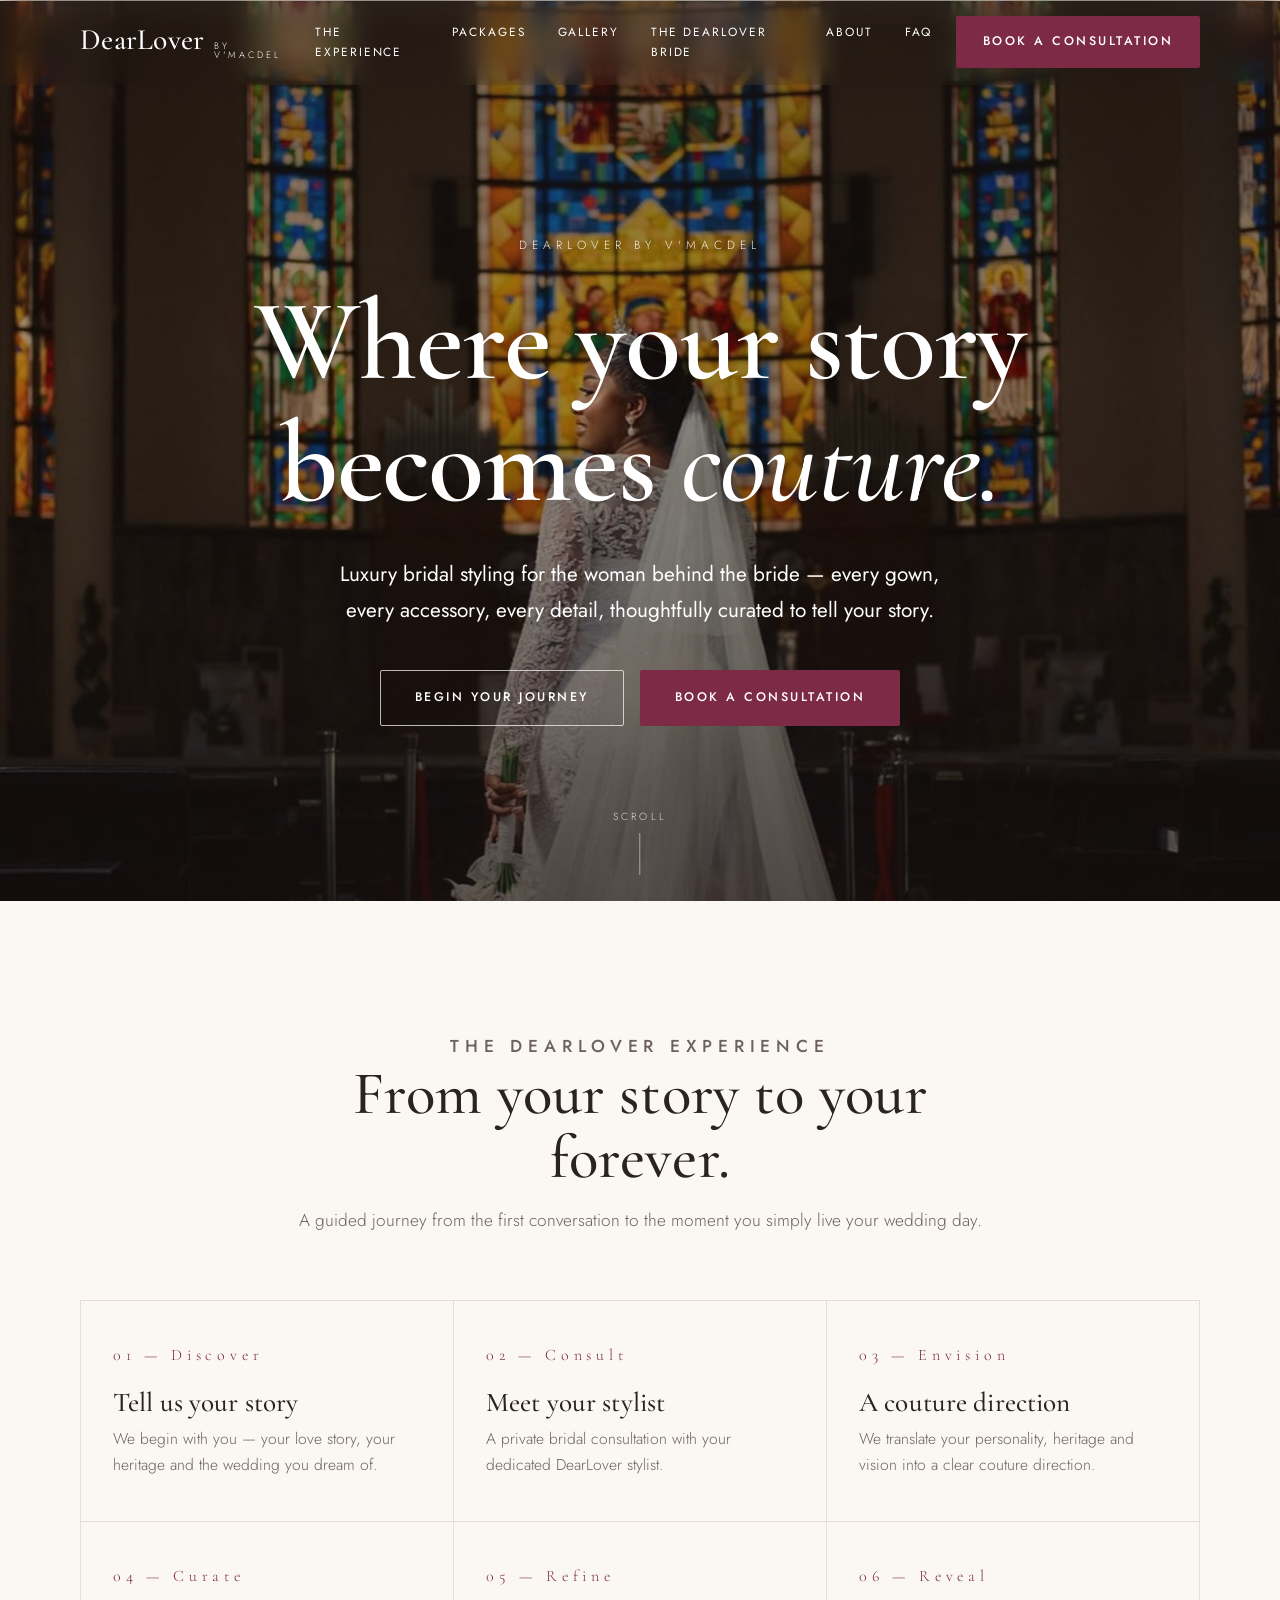
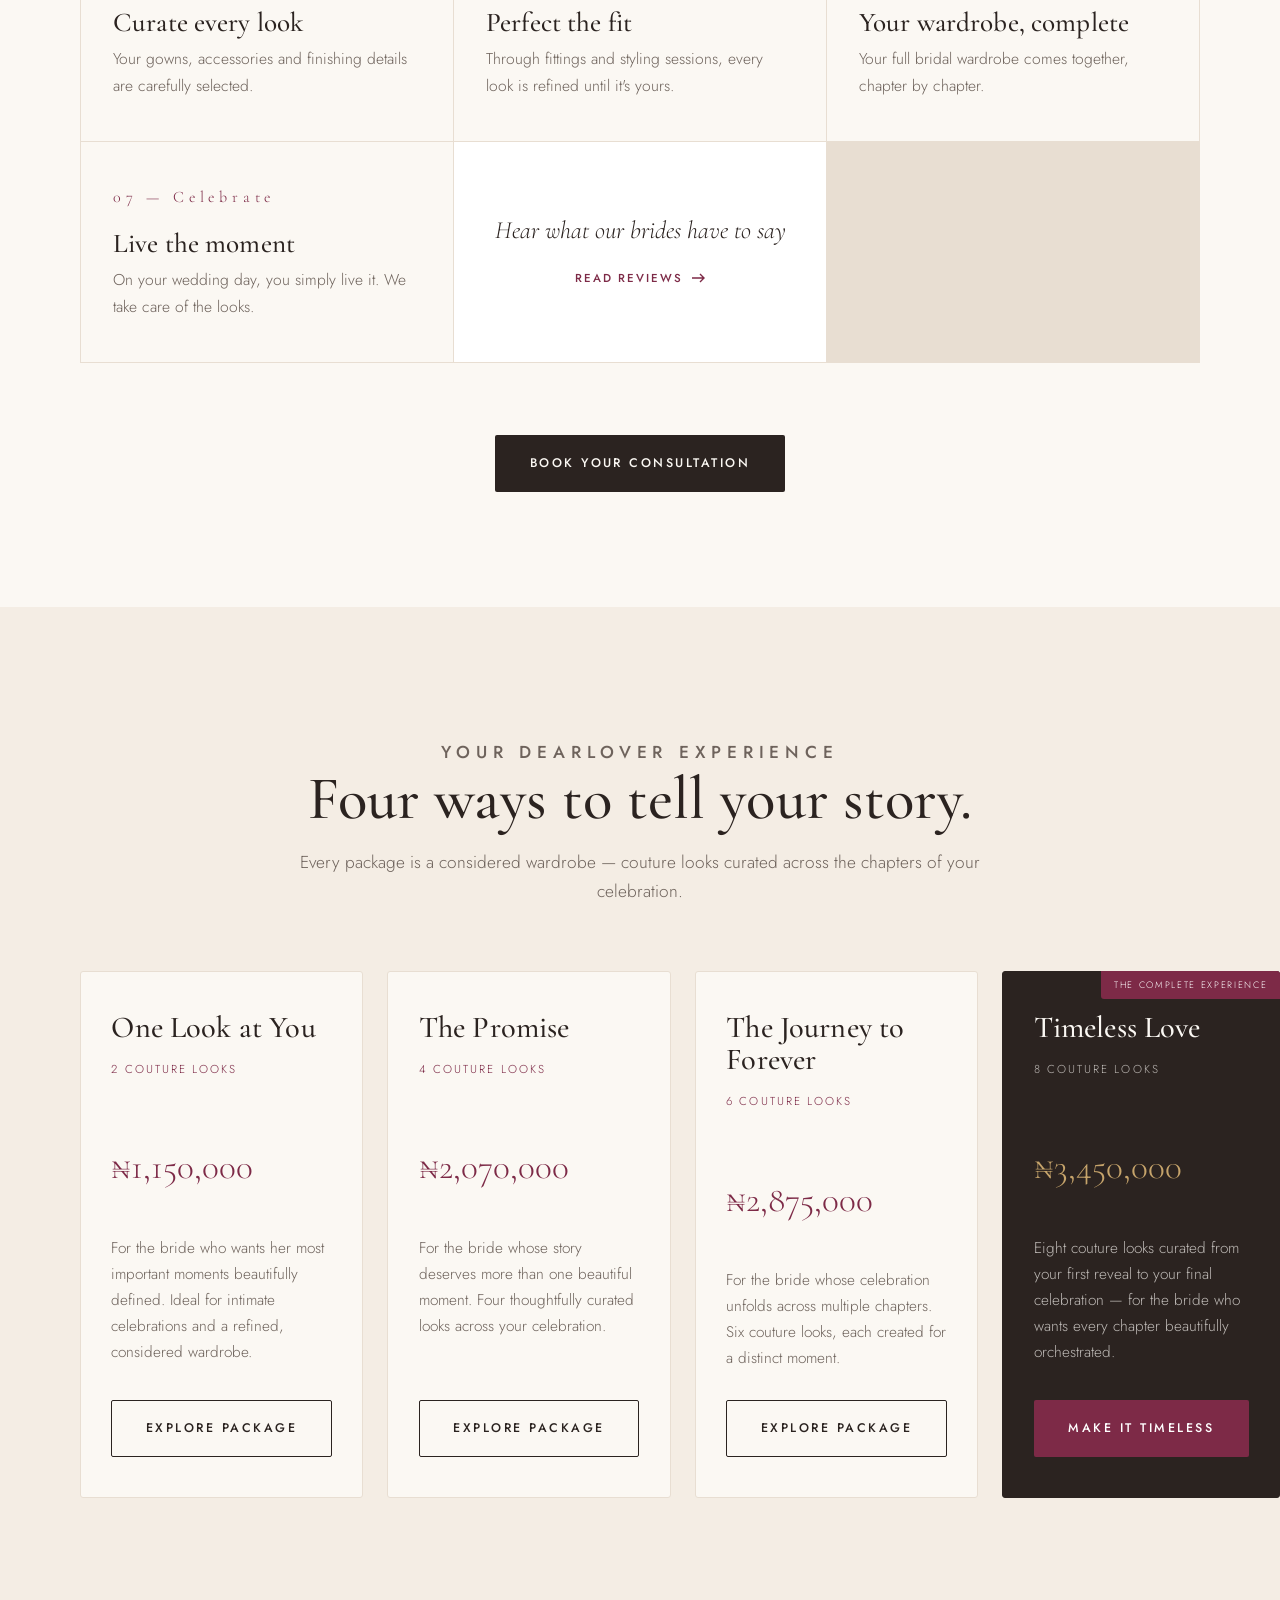
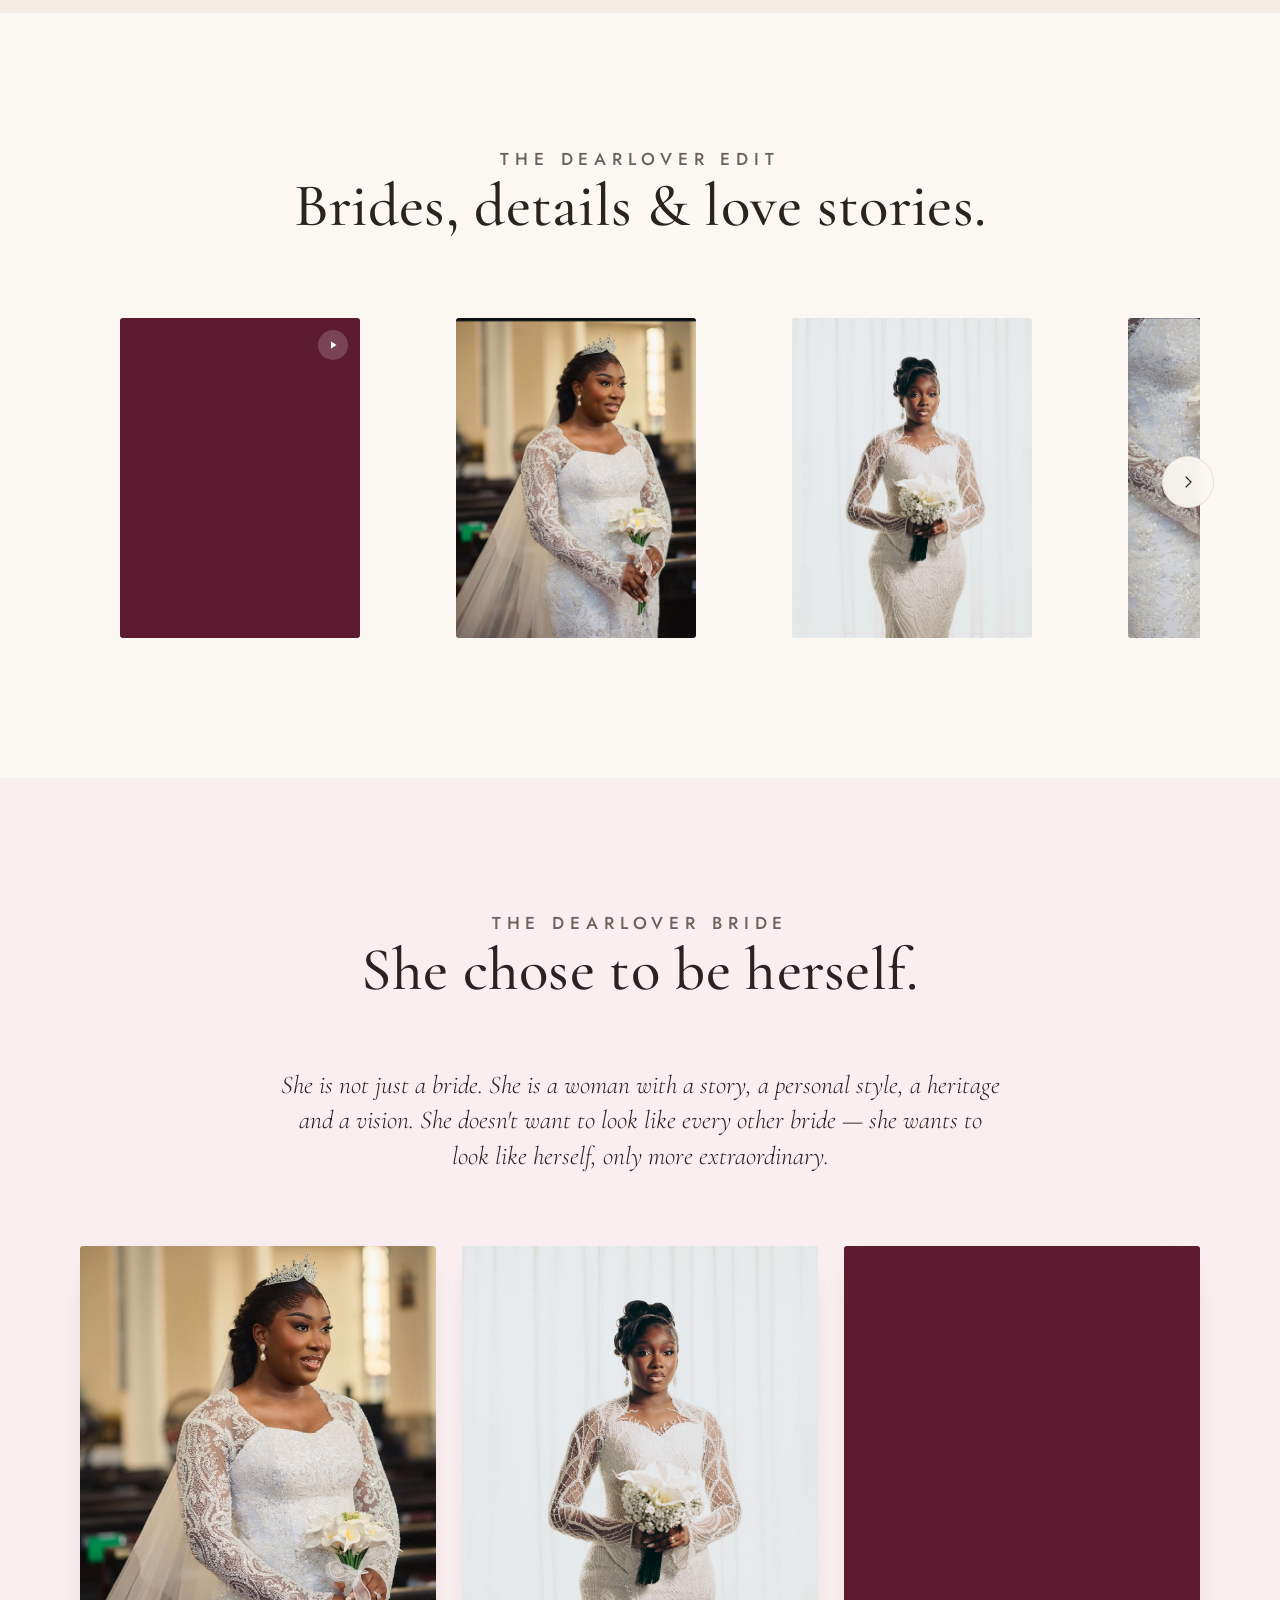
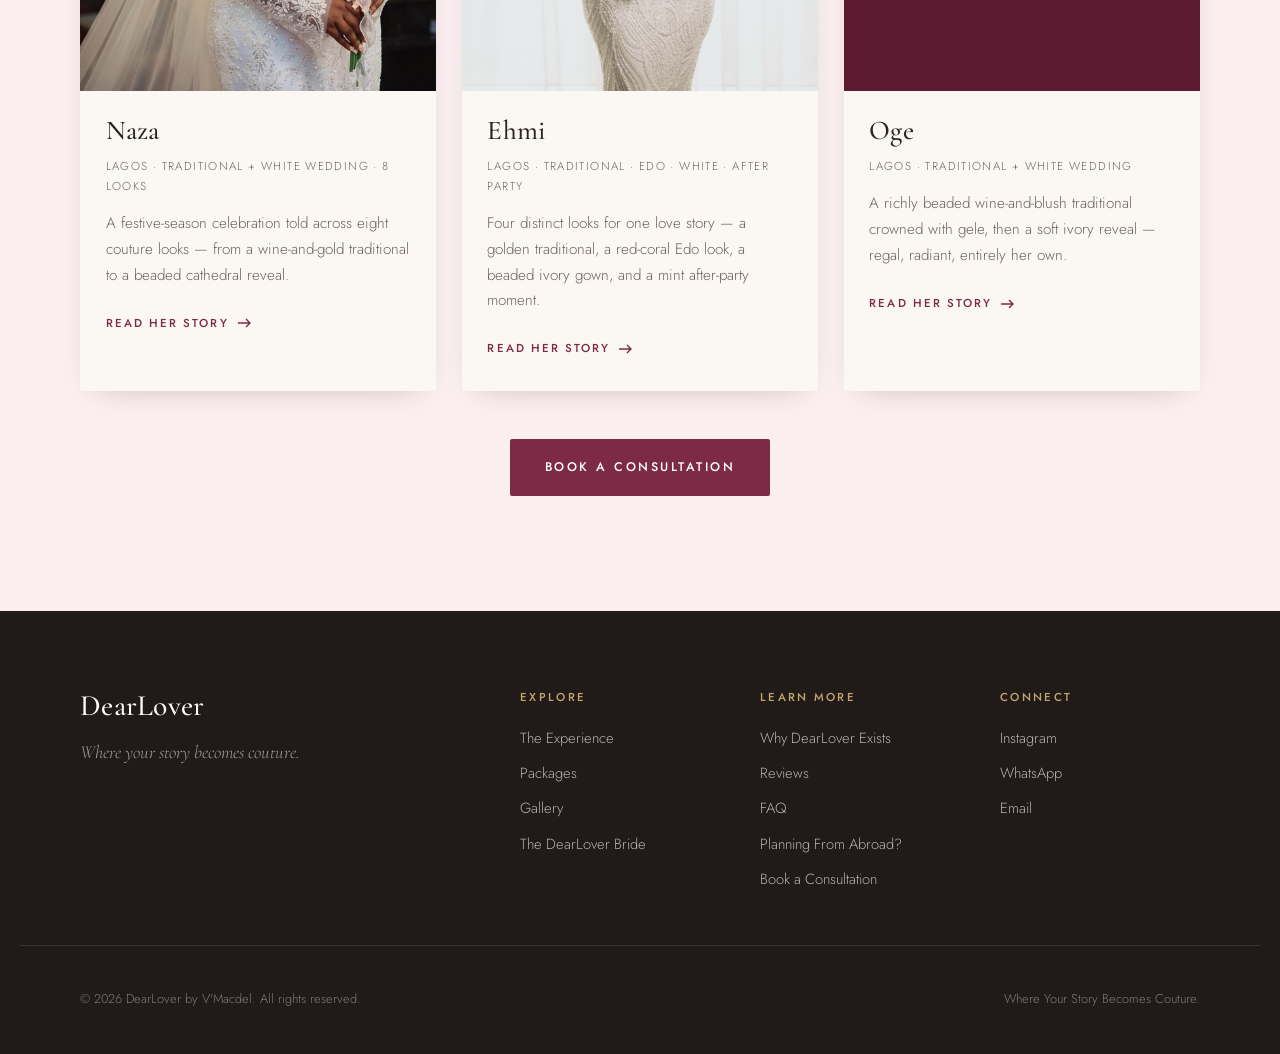
==== commit 222762e1: "Rename Ehmi & Soji's page to just Ehmi (title, headings, links, sitemap) Co-Authored-By: Claude Sonn" ====
--- a/index.html
+++ b/index.html
@@ -3,29 +3,29 @@
 <head>
   <meta charset="UTF-8" />
   <meta name="viewport" content="width=device-width, initial-scale=1.0" />
-  <title>Luxury Bridal Stylist in Lagos | DearLover by V'Macdel</title>
+  <title>Luxury Bridal Stylist in Lagos | DearLover</title>
   <meta name="description" content="Luxury bridal styling in Lagos, Nigeria for local and diaspora homecoming brides. Couture wedding wardrobes, curated across every ceremony." />
   <meta name="robots" content="index, follow" />
   <meta name="theme-color" content="#7D2A47" />
-  <link rel="canonical" href="https://dearlover.co/" />
+  <link rel="canonical" href="https://dearmylover.vercel.app/" />
 
   <!-- Open Graph -->
   <meta property="og:type" content="website" />
   <meta property="og:site_name" content="DearLover by V'Macdel" />
   <meta property="og:locale" content="en_NG" />
-  <meta property="og:title" content="Luxury Bridal Stylist in Lagos | DearLover by V'Macdel" />
+  <meta property="og:title" content="Luxury Bridal Stylist in Lagos | DearLover" />
   <meta property="og:description" content="Luxury bridal styling in Lagos, Nigeria for local and diaspora homecoming brides. Couture wedding wardrobes curated across every ceremony." />
-  <meta property="og:url" content="https://dearlover.co/" />
-  <meta property="og:image" content="https://dearlover.co/assets/media/augusta-5.jpg" />
+  <meta property="og:url" content="https://dearmylover.vercel.app/" />
+  <meta property="og:image" content="https://dearmylover.vercel.app/assets/media/augusta-5.jpg" />
   <meta property="og:image:width" content="1200" />
   <meta property="og:image:height" content="1500" />
   <meta property="og:image:alt" content="A DearLover bride at the cathedral" />
 
   <!-- Twitter -->
   <meta name="twitter:card" content="summary_large_image" />
-  <meta name="twitter:title" content="Luxury Bridal Stylist in Lagos | DearLover by V'Macdel" />
+  <meta name="twitter:title" content="Luxury Bridal Stylist in Lagos | DearLover" />
   <meta name="twitter:description" content="Luxury bridal styling in Lagos, Nigeria for local and diaspora homecoming brides. Couture wedding wardrobes curated across every ceremony." />
-  <meta name="twitter:image" content="https://dearlover.co/assets/media/augusta-5.jpg" />
+  <meta name="twitter:image" content="https://dearmylover.vercel.app/assets/media/augusta-5.jpg" />
 
   <link rel="preconnect" href="https://fonts.googleapis.com" />
   <link rel="preconnect" href="https://fonts.gstatic.com" crossorigin />
@@ -38,12 +38,12 @@
   {
     "@context": "https://schema.org",
     "@type": "ProfessionalService",
-    "@id": "https://dearlover.co/#organization",
+    "@id": "https://dearmylover.vercel.app/#organization",
     "name": "DearLover by V'Macdel",
     "alternateName": "DearLover",
     "description": "Luxury bridal styling house creating personal, couture wedding wardrobes for brides in Lagos, Nigeria and diaspora homecoming brides from the UK and Canada.",
-    "url": "https://dearlover.co/",
-    "image": "https://dearlover.co/assets/media/augusta-5.jpg",
+    "url": "https://dearmylover.vercel.app/",
+    "image": "https://dearmylover.vercel.app/assets/media/augusta-5.jpg",
     "priceRange": "₦₦₦",
     "address": { "@type": "PostalAddress", "addressLocality": "Lagos", "addressCountry": "NG" },
     "areaServed": [
@@ -62,11 +62,11 @@
     "@context": "https://schema.org",
     "@type": "Service",
     "serviceType": "Bridal Styling",
-    "provider": { "@id": "https://dearlover.co/#organization" },
+    "provider": { "@id": "https://dearmylover.vercel.app/#organization" },
     "areaServed": ["Nigeria", "United Kingdom", "Canada"],
     "hasOfferCatalog": {
       "@type": "OfferCatalog",
-      "name": "DearLover Styling Packages",
+      "name": "DearLover by V'Macdel Packages",
       "itemListElement": [
         { "@type": "Offer", "name": "One Look at You", "description": "2 couture looks", "price": "1150000", "priceCurrency": "NGN" },
         { "@type": "Offer", "name": "The Promise", "description": "4 couture looks", "price": "2070000", "priceCurrency": "NGN" },
@@ -225,12 +225,12 @@
             <span class="bride-link">Read her story <svg width="14" height="10" viewBox="0 0 14 10" fill="none" stroke="currentColor" stroke-width="1.4"><path d="M1 5h12M9 1l4 4-4 4"/></svg></span>
           </div>
         </a>
-        <a href="bride-ehmi-soji.html" class="bride-card">
+        <a href="bride-ehmi.html" class="bride-card">
           <div class="bride-media">
             <img src="assets/media/es-white-16.jpg" alt="Ehmi in a beaded ivory wedding gown" loading="lazy" />
           </div>
           <div class="bride-body">
-            <h3 class="bride-name">Ehmi &amp; Soji</h3>
+            <h3 class="bride-name">Ehmi</h3>
             <p class="bride-meta">Lagos · Traditional · Edo · White · After Party</p>
             <p class="bride-excerpt">Four distinct looks for one love story — a golden traditional, a red-coral Edo look, a beaded ivory gown, and a mint after-party moment.</p>
             <span class="bride-link">Read her story <svg width="14" height="10" viewBox="0 0 14 10" fill="none" stroke="currentColor" stroke-width="1.4"><path d="M1 5h12M9 1l4 4-4 4"/></svg></span>
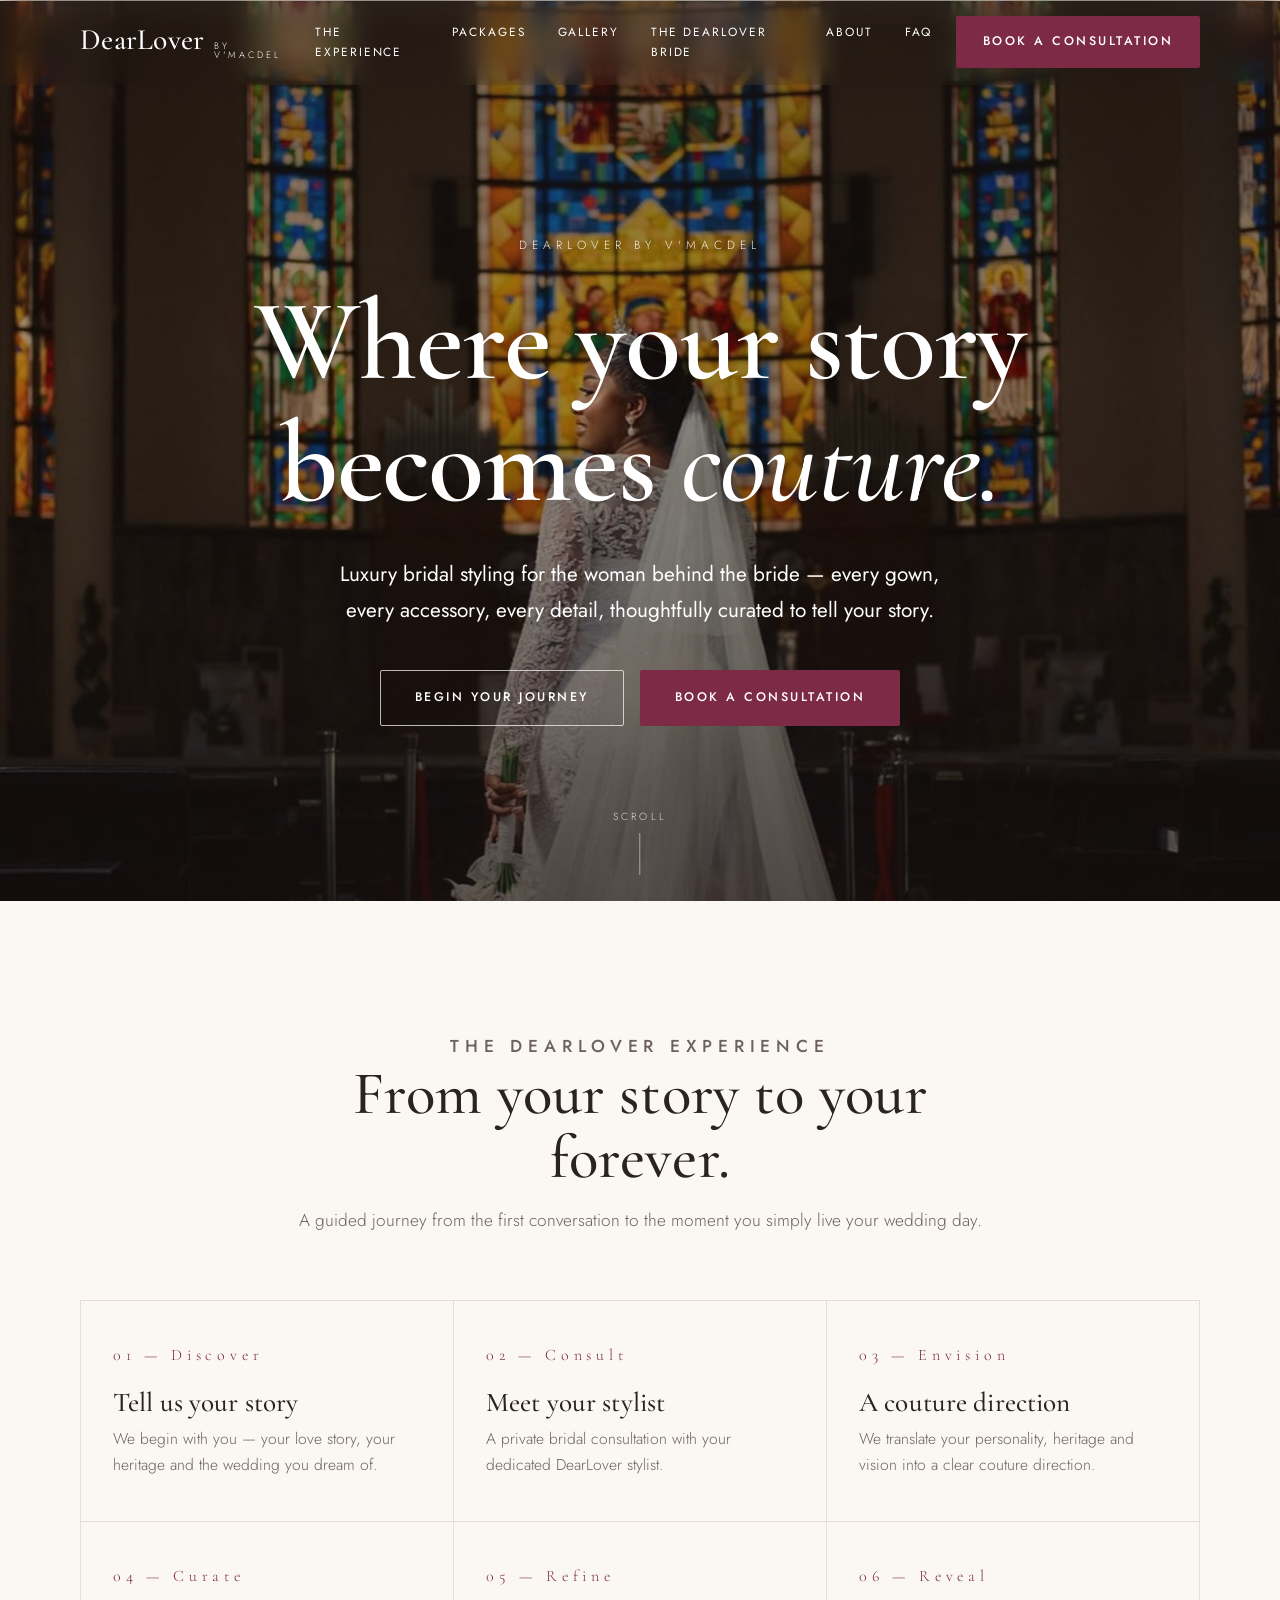
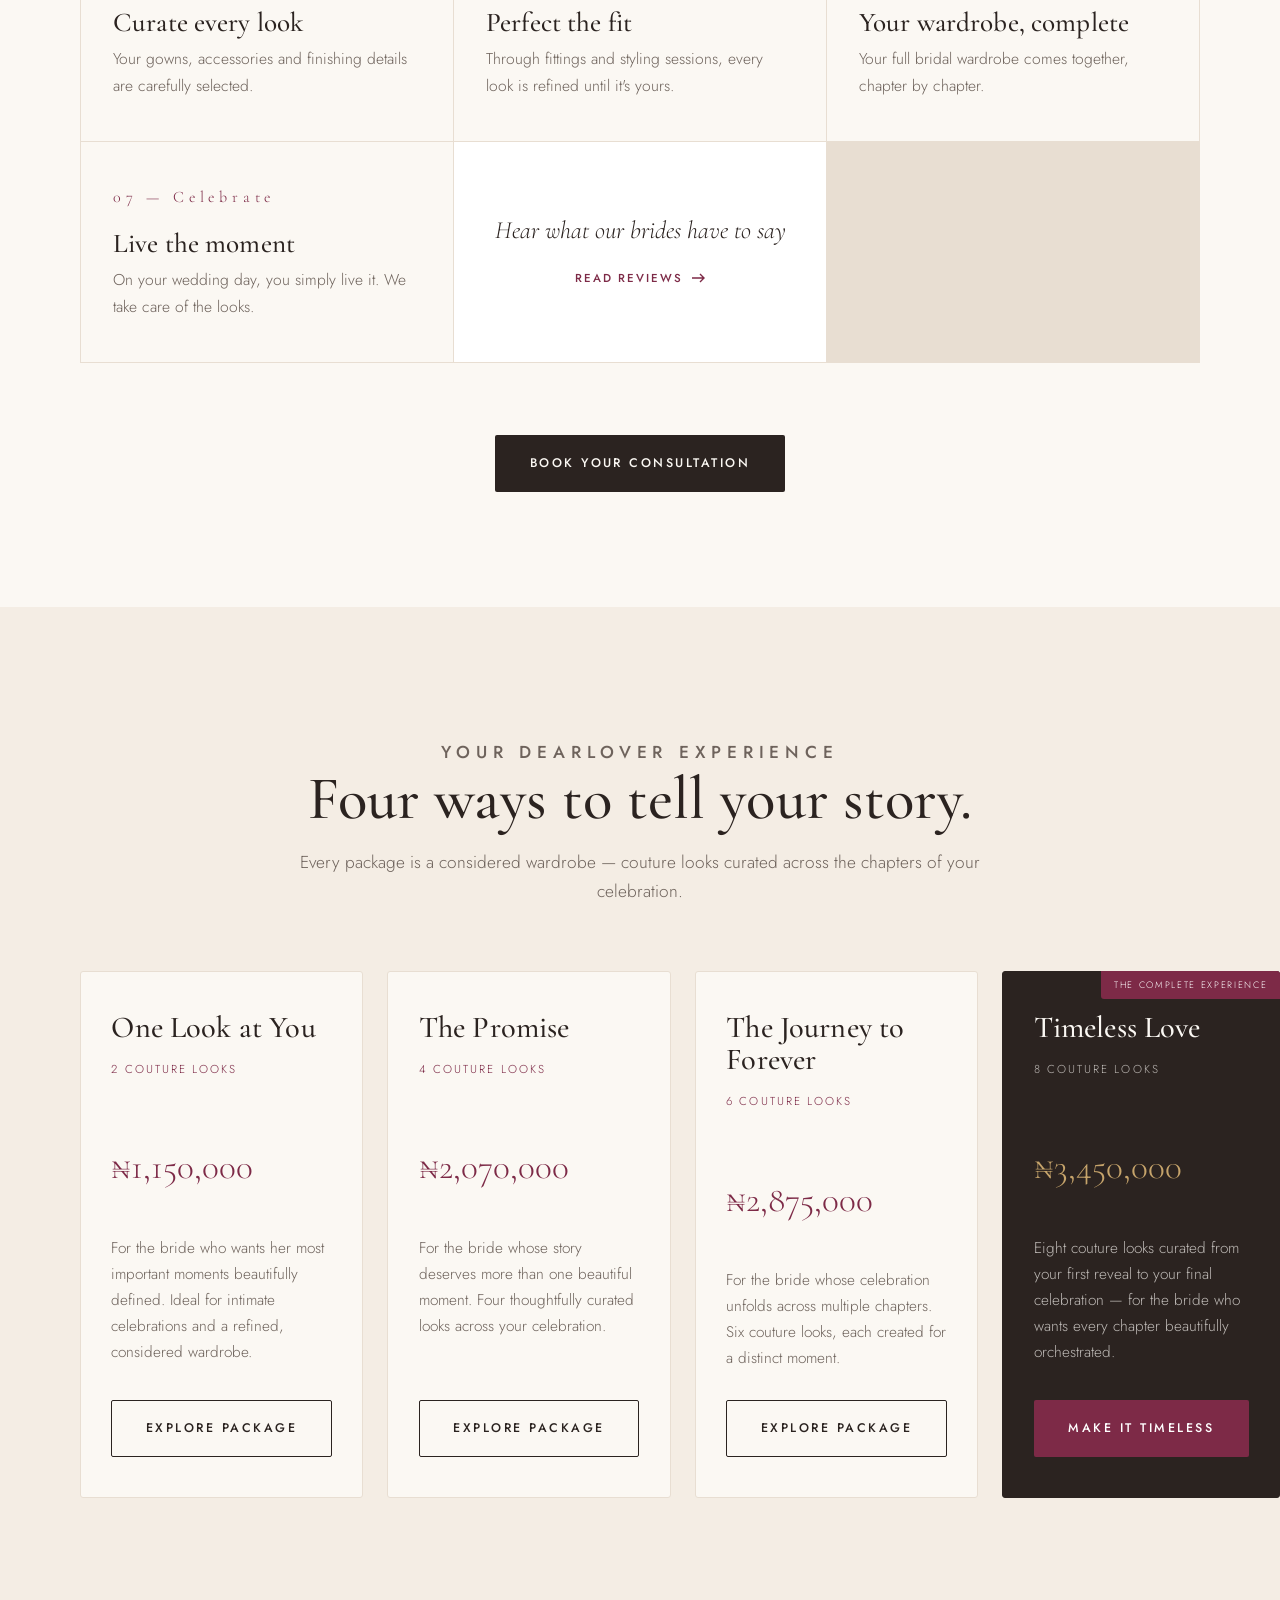
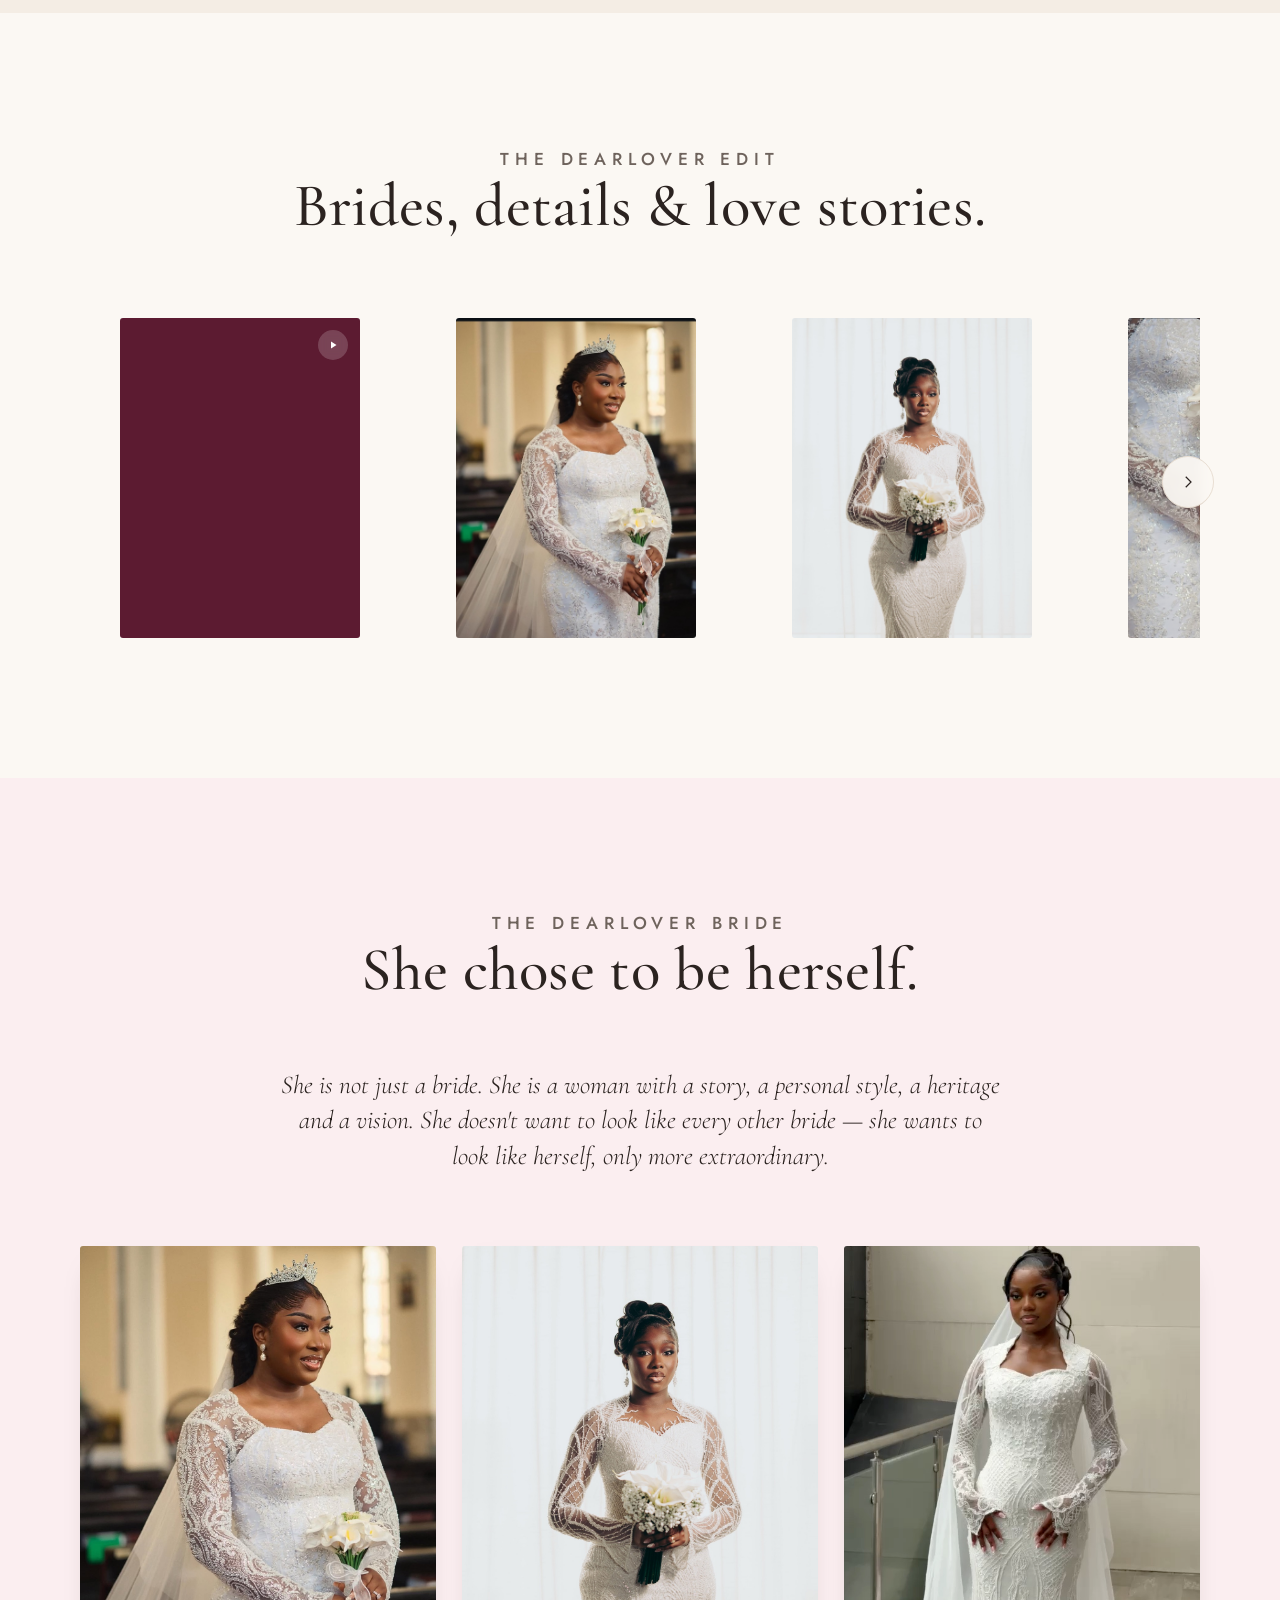
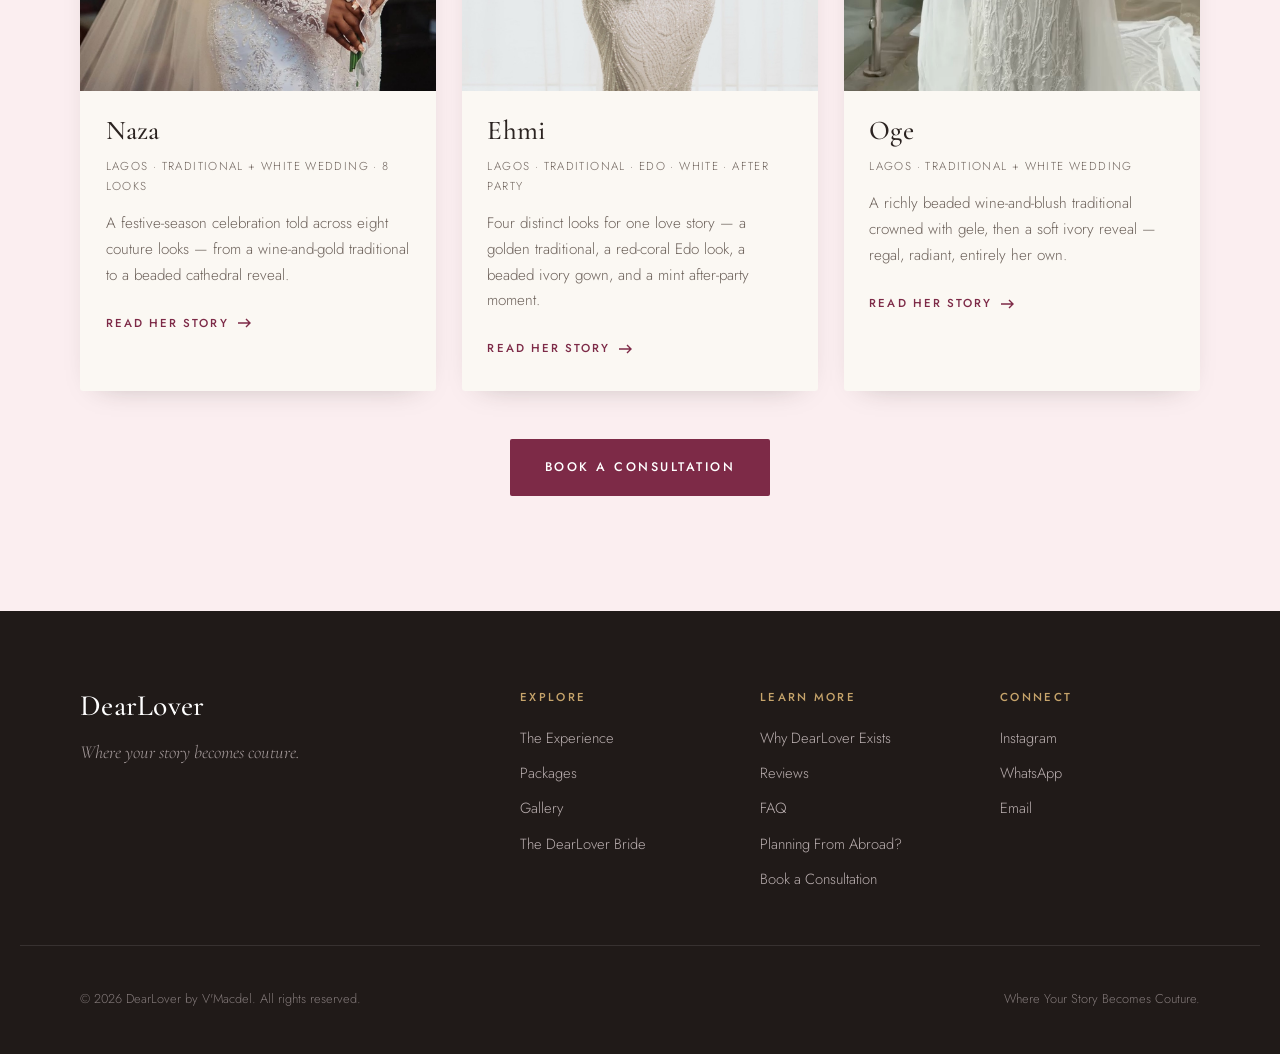
==== commit c84ed26f: "Show Oge in her white gown on the bride cards (index + homecoming), extracted from her white-wedding" ====
--- a/index.html
+++ b/index.html
@@ -7,7 +7,7 @@
   <meta name="description" content="Luxury bridal styling in Lagos, Nigeria for local and diaspora homecoming brides. Couture wedding wardrobes, curated across every ceremony." />
   <meta name="robots" content="index, follow" />
   <meta name="theme-color" content="#7D2A47" />
-  <link rel="canonical" href="https://dearmylover.vercel.app/" />
+  <link rel="canonical" href="https://dearloverstyling.vercel.app/" />
 
   <!-- Open Graph -->
   <meta property="og:type" content="website" />
@@ -15,8 +15,8 @@
   <meta property="og:locale" content="en_NG" />
   <meta property="og:title" content="Luxury Bridal Stylist in Lagos | DearLover" />
   <meta property="og:description" content="Luxury bridal styling in Lagos, Nigeria for local and diaspora homecoming brides. Couture wedding wardrobes curated across every ceremony." />
-  <meta property="og:url" content="https://dearmylover.vercel.app/" />
-  <meta property="og:image" content="https://dearmylover.vercel.app/assets/media/augusta-5.jpg" />
+  <meta property="og:url" content="https://dearloverstyling.vercel.app/" />
+  <meta property="og:image" content="https://dearloverstyling.vercel.app/assets/media/augusta-5.jpg" />
   <meta property="og:image:width" content="1200" />
   <meta property="og:image:height" content="1500" />
   <meta property="og:image:alt" content="A DearLover bride at the cathedral" />
@@ -25,7 +25,7 @@
   <meta name="twitter:card" content="summary_large_image" />
   <meta name="twitter:title" content="Luxury Bridal Stylist in Lagos | DearLover" />
   <meta name="twitter:description" content="Luxury bridal styling in Lagos, Nigeria for local and diaspora homecoming brides. Couture wedding wardrobes curated across every ceremony." />
-  <meta name="twitter:image" content="https://dearmylover.vercel.app/assets/media/augusta-5.jpg" />
+  <meta name="twitter:image" content="https://dearloverstyling.vercel.app/assets/media/augusta-5.jpg" />
 
   <link rel="preconnect" href="https://fonts.googleapis.com" />
   <link rel="preconnect" href="https://fonts.gstatic.com" crossorigin />
@@ -38,12 +38,12 @@
   {
     "@context": "https://schema.org",
     "@type": "ProfessionalService",
-    "@id": "https://dearmylover.vercel.app/#organization",
+    "@id": "https://dearloverstyling.vercel.app/#organization",
     "name": "DearLover by V'Macdel",
     "alternateName": "DearLover",
     "description": "Luxury bridal styling house creating personal, couture wedding wardrobes for brides in Lagos, Nigeria and diaspora homecoming brides from the UK and Canada.",
-    "url": "https://dearmylover.vercel.app/",
-    "image": "https://dearmylover.vercel.app/assets/media/augusta-5.jpg",
+    "url": "https://dearloverstyling.vercel.app/",
+    "image": "https://dearloverstyling.vercel.app/assets/media/augusta-5.jpg",
     "priceRange": "₦₦₦",
     "address": { "@type": "PostalAddress", "addressLocality": "Lagos", "addressCountry": "NG" },
     "areaServed": [
@@ -62,7 +62,7 @@
     "@context": "https://schema.org",
     "@type": "Service",
     "serviceType": "Bridal Styling",
-    "provider": { "@id": "https://dearmylover.vercel.app/#organization" },
+    "provider": { "@id": "https://dearloverstyling.vercel.app/#organization" },
     "areaServed": ["Nigeria", "United Kingdom", "Canada"],
     "hasOfferCatalog": {
       "@type": "OfferCatalog",
@@ -238,7 +238,7 @@
         </a>
         <a href="bride-oge.html" class="bride-card">
           <div class="bride-media">
-            <video src="assets/media/clip-7.mp4#t=1.2" muted loop playsinline preload="metadata"></video>
+            <img src="assets/media/oge-white.jpg" alt="Oge in a beaded ivory wedding gown and veil" loading="lazy" />
           </div>
           <div class="bride-body">
             <h3 class="bride-name">Oge</h3>
